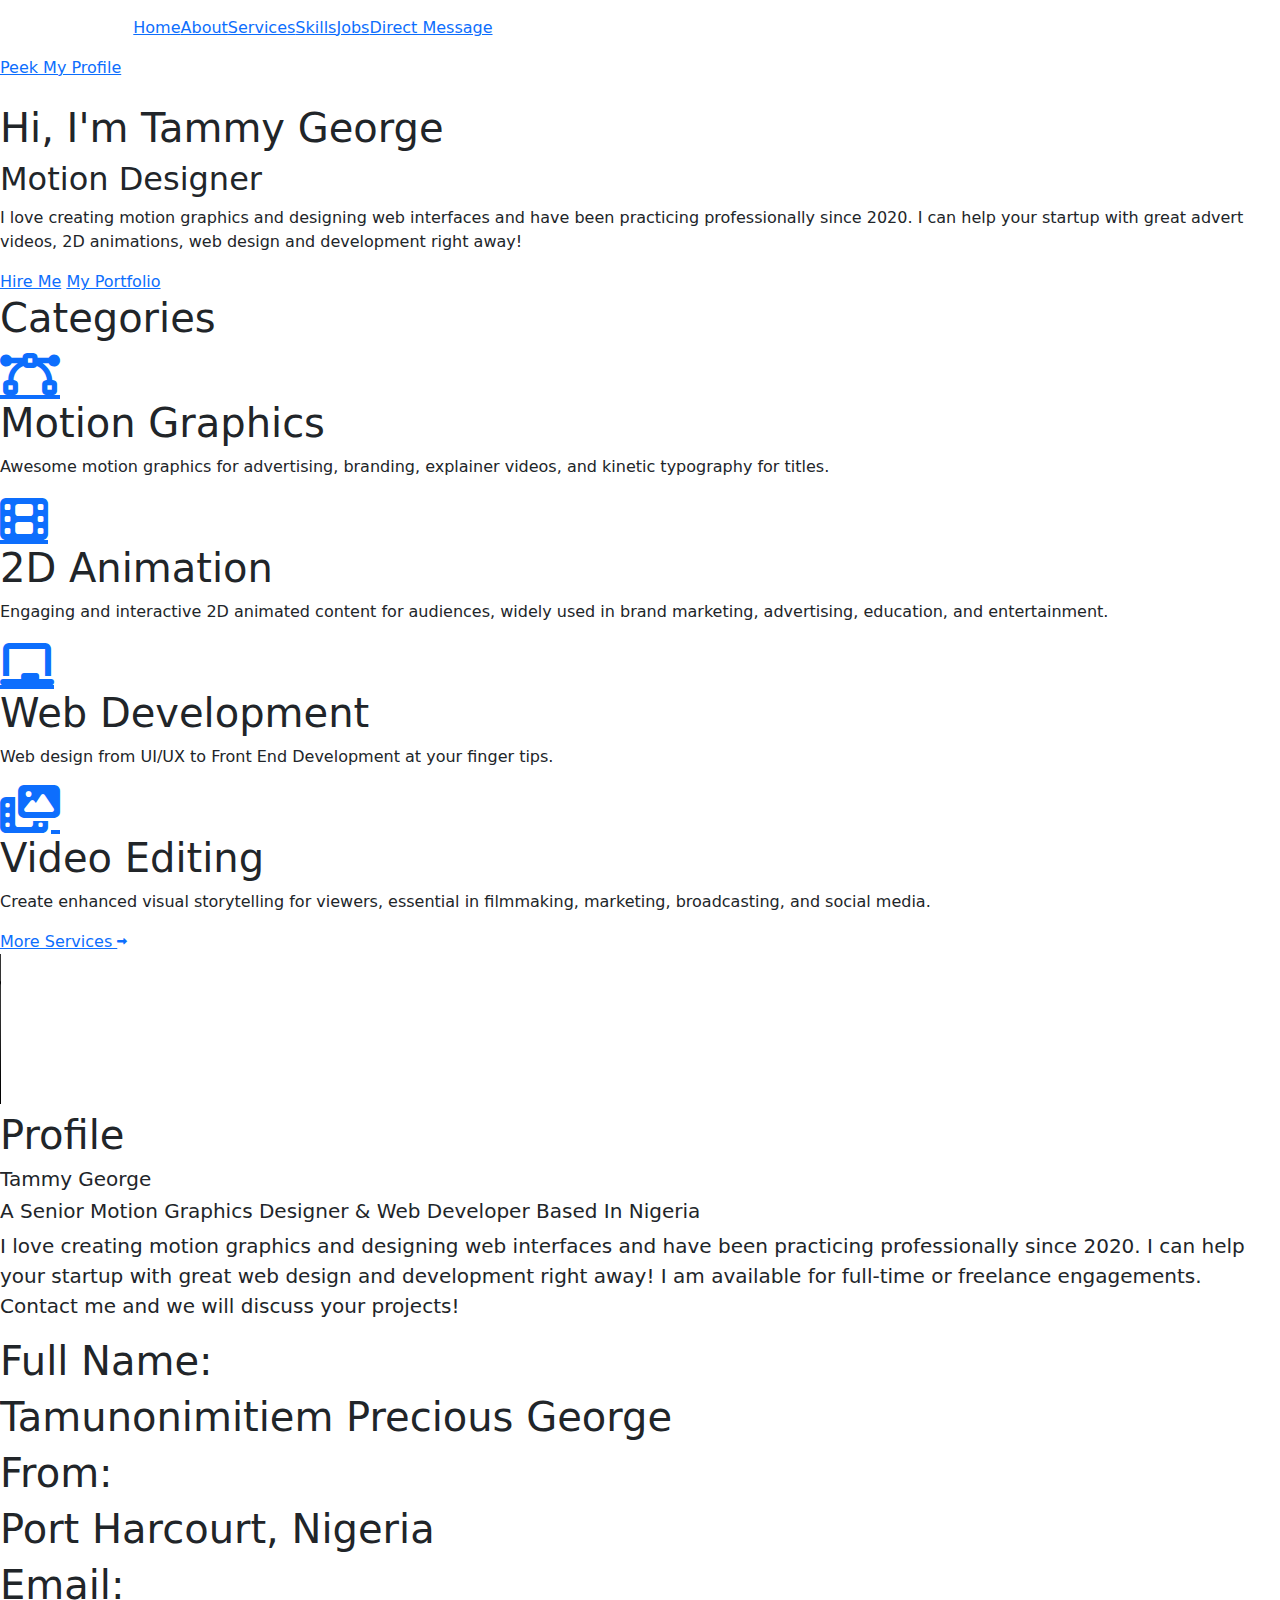
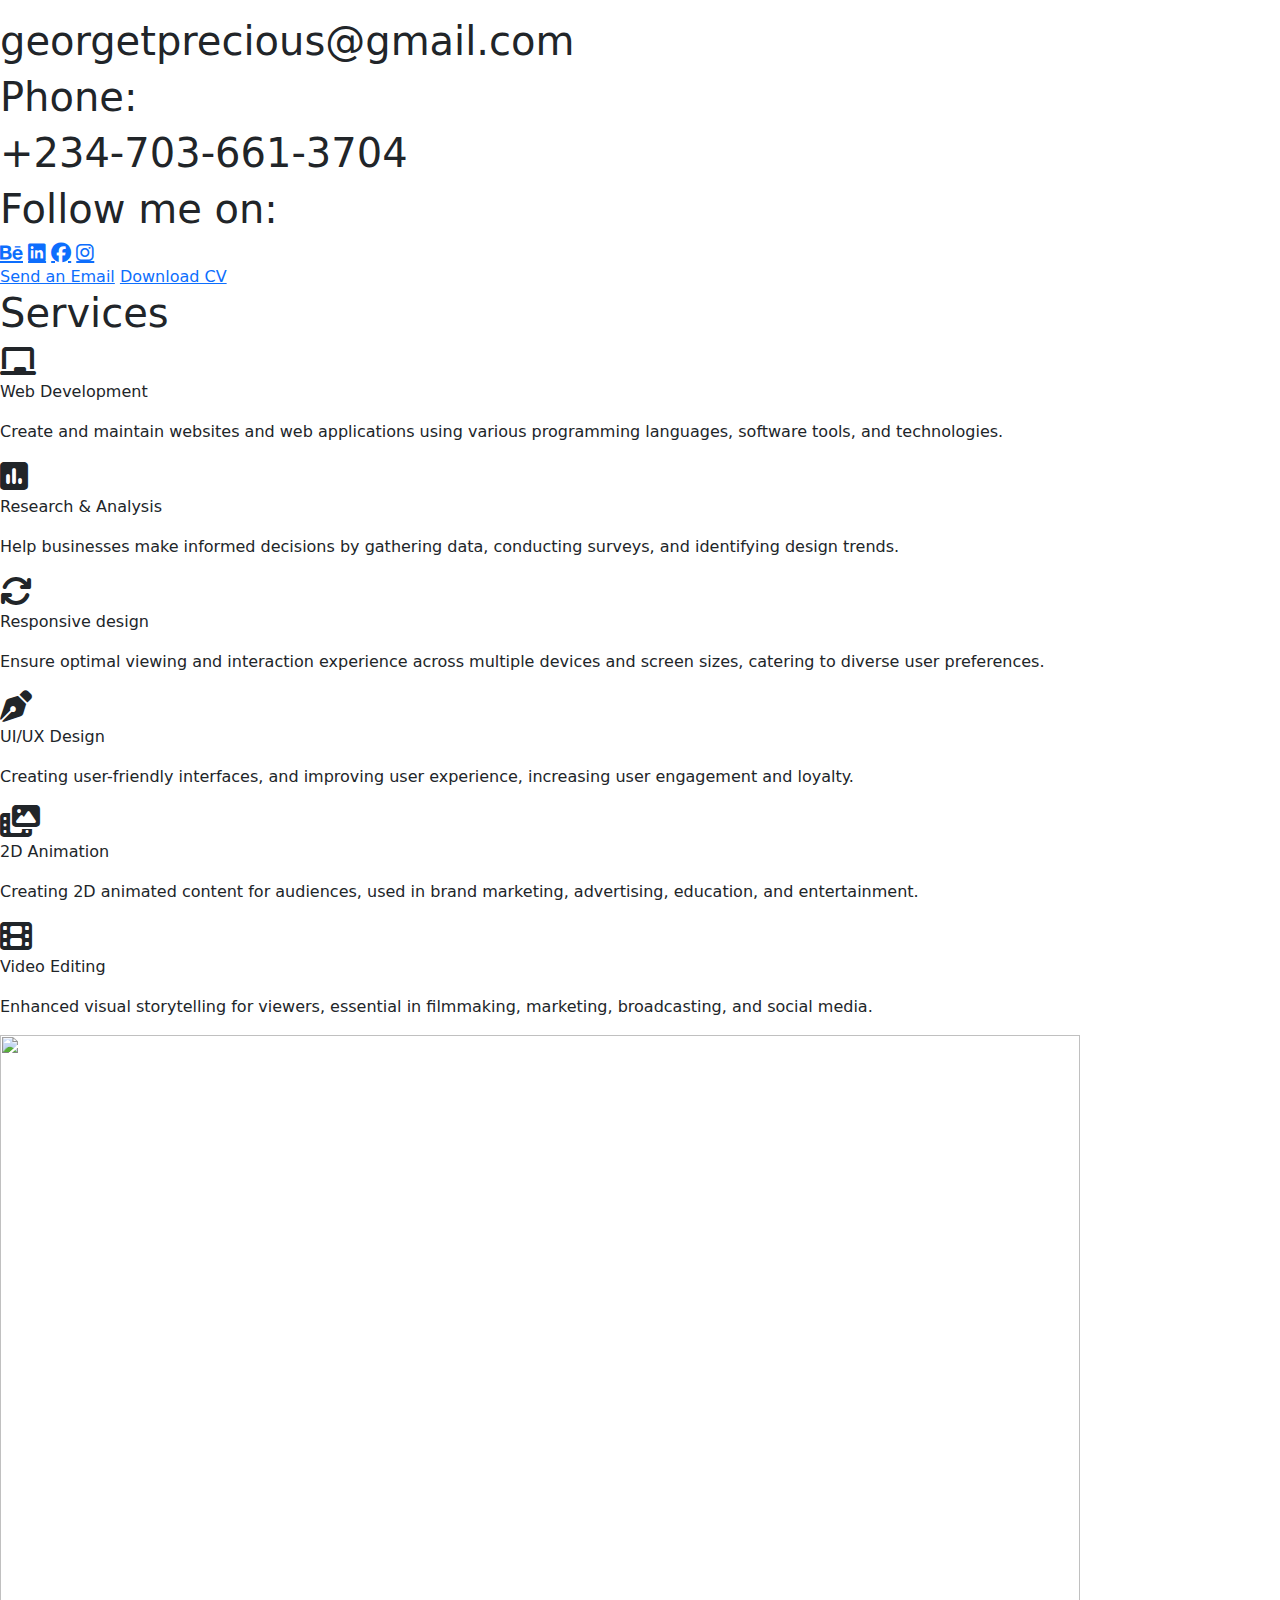
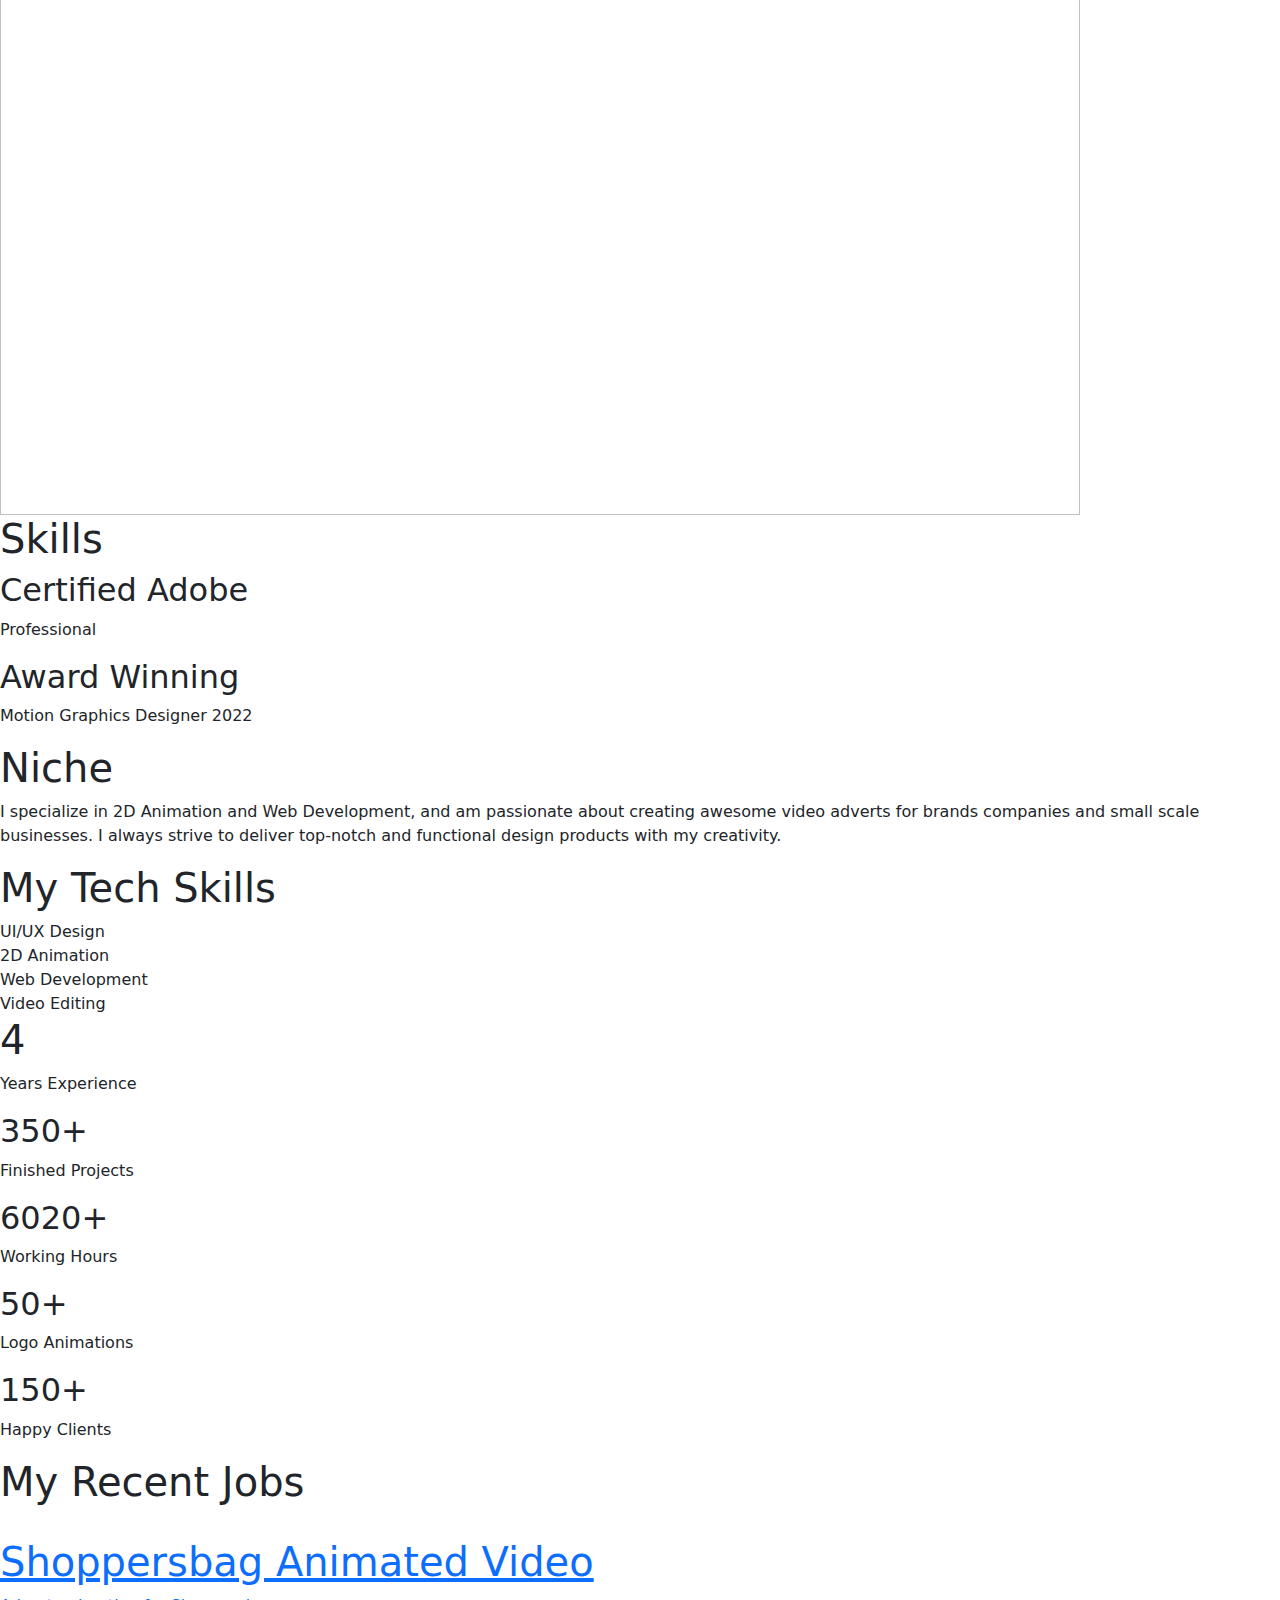
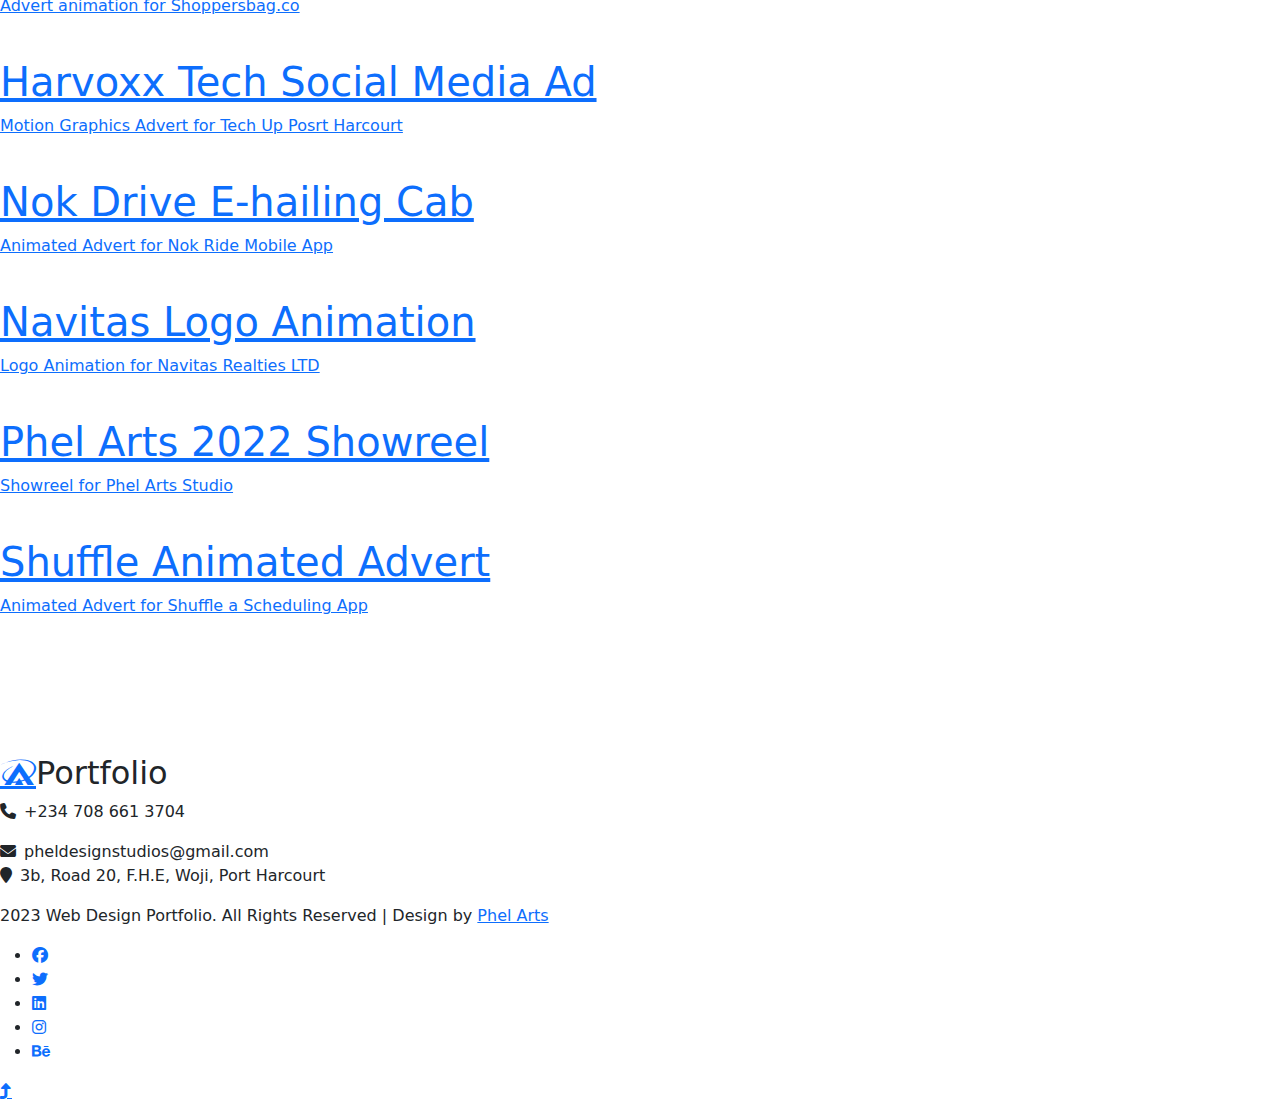
==== myportfolio.html @ 18a47b5d "Add files via upload" ====
<!DOCTYPE html>
<html lang="en">
<head>
    <meta charset="utf-8">
    <meta name="viewport" content="width=device-width, initial-scale=1">
    <title>My Portfolio</title>
    <!-- <link rel="stylesheet" href="assets/fontawesome/css/all.css"> -->
    <link rel="stylesheet" href="https://cdnjs.cloudflare.com/ajax/libs/font-awesome/6.4.0/css/all.min.css">
    <!-- <link href="assets/bootstrap-5.3.0-alpha2-dist/bootstrap-5.3.0-alpha2-dist/css/bootstrap.min.css" rel="stylesheet">
    <script src="assets/bootstrap-5.3.0-alpha2-dist/bootstrap-5.3.0-alpha2-dist/js/bootstrap.bundle.min.js"></script> -->
    <link href="https://cdn.jsdelivr.net/npm/bootstrap@5.2.3/dist/css/bootstrap.min.css" rel="stylesheet">
    <script src="https://cdn.jsdelivr.net/npm/bootstrap@5.2.3/dist/js/bootstrap.bundle.min.js"></script>
    <link rel="stylesheet" href="assets/css/newstyle.css">
    <script src="https://ajax.googleapis.com/ajax/libs/jquery/2.1.4/jquery.min.js"></script> 
    <link rel="apple-touch-icon" sizes="180x180" href="/apple-touch-icon.png">
    <link rel="icon" type="image/png" sizes="32x32" href="/favicon-32x32.png">
    <link rel="icon" type="image/png" sizes="16x16" href="/favicon-16x16.png">
    <link rel="manifest" href="/site.webmanifest">
</head>
<body>
    <section class="first">
        <div class="overlay">
        </div>
        <nav class="navbar navbar-expand-lg navbar-dark" id="navBar">
            <div class="container-fluid">
                <a href="#" class="navbar-brand"><i class="fa-brands fa-asymmetrik"></i>Portfolio</a>
                <i type="button" class="navbar-toggler" data-bs-toggle="collapse" data-bs-target="#navbarCollapse">
                    <span class="fa fa-bars fa-xs "></span>
                </i>
                <div class="collapse navbar-collapse" id="navbarCollapse">
                    <div class="navbar-nav">
                        <a href="#" class="item active" >Home</a>
                        <a href="#about" class="item">About</a>
                        <a href="#my-services" class="item">Services</a>
                        <a href="#skills" class="item">Skills</a>
                        <a href="#jobs" class="item" id="drp">Jobs</a>
                        <a href="https://wa.me/+2347086613704" target="_blank" class="btn1">Direct Message</a>
                    </div>
                </div>
            </div> 
        </nav>
        <div class="sub">
            <div class="hero-image">
                <div class="circle2">
                    <a href="#about">Peek My Profile</a>
                </div>
                <div class="circle">
                    <img src="assets/img/dp2.png" alt="">
                </div>  
            </div>
            <div class="notes">
                <h1 id="greetings">Hi, I'm Tammy George</h1>
                <h2 id="position"><span id="word">Motion Designer</span> </h2>
                <p  id="details">I love creating motion graphics and designing web interfaces and have been practicing professionally since 2020. I can help your startup with great advert videos, 2D animations, web design and development right away!</p>
                <div class="buttons">
                    <a href="https://linktr.ee/phel_arts" class="btn2">Hire Me</a>
                    <a href="https://www.behance.net/phelstudios" class="btn3">My Portfolio</a>
                </div> 
            </div>
        </div>
    </section>
    <script src="/assets/js/script-nav.js"></script>
    <section class="second">
        <div class="sub">
            <h1 class="title">Categories</h1>
            <div class="tabs">
                <div class="row">
                    <div class="box">  
                        <a class="fa-solid fa-bezier-curve fa-3x" id="icons"></a>
                        <h1 id="tagline">
                            Motion Graphics
                        </h1>
                        <p id="details">
                            Awesome motion graphics for advertising, branding, explainer videos, and kinetic typography for titles.
                        </p>
                    </div>  
                    <div class="box">  
                        <a class="fas fa-film fa-3x" id="icons"></a>
                        <h1 id="tagline">
                            2D Animation
                        </h1>
                        <p id="details">
                            Engaging and interactive 2D animated content for audiences, widely used in brand marketing, advertising, education, and entertainment.
                        </p>
                    </div> 
                    <div class="box">
                        <a class="fas fa-chalkboard fa-3x" id="icons"></a>
                        <h1 id="tagline">
                            Web Development
                        </h1>
                        <p id="details">
                            Web design from UI/UX to Front End Development at your finger tips.
                        </p>
                    </div> 
                    <div class="box">  
                        <a class="fas fa-photo-film fa-3x" id="icons"></a>
                        <h1 id="tagline">
                            Video Editing
                        </h1>
                        <p id="details">
                            Create enhanced visual storytelling for viewers, essential in filmmaking, marketing, broadcasting, and social media.
                        </p>
                    </div>  
                </div>
            </div>
        </div>
        <a href="#my-services" class="more">More Services <span class="fas fa-long-arrow-alt-right fa-2xs" id="icons"></span></a>
    </section>
    <section class="video">
        <video id="video" src="assets/img/pheladvert.mp4" type="video/mp4" controls loop autoplay muted></video>
    </section>
    <section class="third" id="about">  
        <div class="sub">
            <h1 class="title">Profile</h1>
            <div class="tabs">
                <div class="image">
            
                </div>  
                <div class="notes">
                    <h1 id="greetings" class="lead">Tammy George</h1>
                    <h1 id="position" class="lead">A Senior Motion Graphics Designer & Web Developer Based In Nigeria
                    </h1>
                    <p class="lead" id="details">I love creating motion graphics and designing web interfaces and have been practicing professionally since 2020. I can help your startup with great web design and development right away! I am available for full-time or freelance engagements. Contact me and we will discuss your projects! 
                    </p>          
                    <div class="tag">
                        <div class="tab name">
                            <h1 id="tagline">
                                Full Name:
                            </h1>
                            <h1 id="answer">
                                Tamunonimitiem Precious George
                            </h1>
                        </div>
                        <div class="tab from">
                            <h1 id="tagline">
                                From:
                            </h1>
                            <h1 id="answer">
                                Port Harcourt, Nigeria
                            </h1>
                        </div>
                    </div>
                    <div class="tag">
                        <div class="tab email">
                            <h1 id="tagline">
                                Email:
                            </h1>
                            <h1 id="answer">
                                georgetprecious@gmail.com
                            </h1>
                        </div>
                        <div class="tab phone">
                            <h1 id="tagline">
                                Phone:
                            </h1>
                            <h1 id="answer">
                                +234-703-661-3704
                            </h1>
                        </div>
                    </div>
                    <div class="tag">
                        <div class="tab follow">
                            <h1 id="tagline">
                                Follow me on:
                            </h1>
                            <div id="icons">
                                <a href="https://www.behance.net/phelstudios" class="fab fa-behance fa-lg" aria-hidden="true"></a>
                                <a href="https://www.linkedin.com/in/tamunonimitiem-george-425505239" class="fab fa-linkedin fa-lg" aria-hidden="true"></a>
                                <a href="web.facebook.com/tamunonimitiem.george" class="fab fa-facebook fa-lg" aria-hidden="true"></a>
                                <a href="https://www.instagram.com/phel_arts/" class="fab fa-instagram fa-lg" aria-hidden="true"></a>
                                </div>
                        </div>
                    </div>
                    <div class="buttons">
                        <a href="mailto:georgetprecious@gmail.com" class="btn2">Send an Email</a>
                        <a href="https://drive.google.com/file/d/1XJOvon2xDnityYVqp3Jzn9ih9WJOiG3y/view?usp=sharing"  target="_blank" class="btn4">Download CV</a>
                    </div> 
                </div>  
            </div>
                
        </div>        
    </section>
     <section class="fourth" id="my-services">  
        <div class="sub">
            <h1 class="title">Services</h1>
            <div class="tabs">
                <div class="notes">
                    <div class="tile">
                        <i class="fas fa-chalkboard fa-2x" id="icons"></i>
                        <div id="tiny-box">
                            <p id="tagline">Web Development</p>
                            <p id="details">
                                Create and maintain websites and web applications using various programming languages, software tools, and technologies.
                            </p>
                        </div>
                    </div>
                    <div class="tile">
                        <i class="fas fa-poll fa-2x" id="icons"></i>
                        <div id="tiny-box">
                            <p id="tagline">Research & Analysis</p>
                            <p id="details">
                                Help businesses make informed decisions by gathering data, conducting surveys, and identifying design trends.
                            </p>
                        </div>
                    </div>
                    <div class="tile">
                        <i class="fas fa-sync fa-2x" id="icons"></i>
                        <div id="tiny-box">
                            <p id="tagline">Responsive design</p>
                            <p id="details">
                                Ensure optimal viewing and interaction experience across multiple devices and screen sizes, catering to diverse user preferences.
                            </p>
                        </div>
                    </div>
                    <div class="tile">
                        <i class="fa fa-pen-nib fa-2x " id="icons"></i>
                        <div id="tiny-box">
                            <p id="tagline">UI/UX Design</p>
                            <p id="details">
                                Creating user-friendly interfaces, and improving user experience, increasing user engagement and loyalty.
                            </p>
                        </div>
                    </div>
                    <div class="tile">
                        <i class="fas fa-photo-film fa-2x" id="icons"></i>
                        <div id="tiny-box">
                            <p id="tagline">2D Animation</p>
                            <p id="details">
                                Creating 2D animated content for audiences, used in brand marketing, advertising, education, and entertainment.
                            </p>
                        </div>
                    </div>
                    <div class="tile">
                        <i class="fas fa-film fa-2x" id="icons"></i>
                        <div id="tiny-box">
                            <p id="tagline">Video Editing</p>
                            <p id="details">
                                Enhanced visual storytelling for viewers, essential in filmmaking, marketing, broadcasting, and social media.
                            </p>
                        </div>
                    </div>
                </div>
                <div class="image">
                    <!-- <video src="assets/img/animation-compilation.mp4" type="video/mp4" loop autoplay muted></video> -->
                    <img src="assets/img/animation-compilation.gif" width="1080" height="1080" alt="">
                </div>
            </div>        
        </div>
        </div>        
    </section>
    <section class="fifth" id="skills">
        <div class="sub">
            <h1 class="title">Skills</h1>
            <div class="tabs">
                <div class="tag1">
                    <div class="tiny-box">
                        <h2>
                            Certified Adobe
                        </h2>
                        <p>
                            Professional
                        </p>
                    </div>
                    <div class="tiny-box">
                        <h2>
                            Award Winning 
                        </h2>
                        <p>
                            Motion Graphics Designer 2022
                        </p>
                    </div>
                </div>
                <div class="tag2">
                    <h1 id="greetings">
                        Niche
                    </h1>
                    <p id="details">
                        I specialize in 2D Animation and Web Development, and am passionate about creating awesome video adverts for brands companies and small scale businesses. I always strive to deliver top-notch and functional design products with my creativity.
                    </p>
                    <h1 id="position">
                        My Tech Skills
                    </h1>
                    <div class="notes">
                        <label>UI/UX Design</label>
                        <div class="bar">
                            <div class="bar1" id="bar1">

                            </div> 
                        </div>
                        <label>2D Animation</label>
                        <div class="bar">
                            <div class="bar1" id="bar2">

                            </div>
                        </div>
                        <label>Web Development</label>
                        <div class="bar">
                            <div class="bar1" id="bar3">

                            </div>
                        </div>
                        <label>Video Editing</label>
                        <div class="bar">
                            <div class="bar1" id="bar4">

                            </div>
                        </div>
                    </div>
                </div>
            </div>
        </div>
    </section>
    <section class="sixth" id="experience">
        <div class="sub">
            <div class="tabs">
                <div class="tag1">
                    <h1>4</h1>
                    <p>Years Experience</p>
                </div>
                <div class="tag2">
                    <div class="tiny-box">
                        <h2>
                            350+
                        </h2>
                        <p>
                            Finished Projects
                        </p>
                    </div>
                    <div class="tiny-box">
                        <h2>
                            6020+
                        </h2>
                        <p>
                            Working Hours
                        </p>
                    </div>
                    <div class="tiny-box">
                        <h2>
                            50+
                        </h2>
                        <p>
                            Logo Animations
                        </p>
                    </div>
                    <div class="tiny-box">
                        <h2>
                            150+
                        </h2>
                        <p>
                            Happy Clients
                        </p>
                    </div>
                </div>
            </div>
        </div>
    </section>
    <section class="seventh" id="jobs">
        <div class="sub">
            <h1 class="title">My Recent Jobs</h1>  
            <div class="tabs">  
                <a href="https://youtu.be/825tVcsLE1I" class="box">
                    <img class="image-zoom" src="assets/img/shoppersbag.jpg" alt="">
                    <div class="overlay">
                        <div class="content-details">
                            <h1>Shoppersbag Animated Video</h1>
                            <p>Advert animation for Shoppersbag.co</p>
                        </div>
                    </div>
                </a>
                <a href="https://fb.watch/jOou-ZyhFT/" class="box">
                    <img class="image-zoom" src="assets/img/techup.jpg" alt="">
                    <div class="overlay">
                        <div class="content-details">
                            <h1>Harvoxx Tech Social Media Ad</h1>
                            <p>Motion Graphics Advert for Tech Up Posrt Harcourt</p>
                        </div>
                    </div>
                </a>
                <a href="https://youtu.be/RXEMES2A098" class="box">
                    <img class="image-zoom" src="assets/img/nok.jpg" alt="">
                    <div class="overlay" >
                        <div class="content-details">
                            <h1>Nok Drive E-hailing Cab</h1>
                            <p>Animated Advert for Nok Ride Mobile App</p>
                        </div>
                    </div>
                    
                </a>
                <a href="https://www.instagram.com/p/CeTC492lo0P/?utm_source=ig_web_copy_link" class="box">
                    <img class="image-zoom" src="assets/img/navitas.jpg" alt="">
                    <div class="overlay">
                        <div class="content-details">
                            <h1>Navitas Logo Animation</h1>
                            <p>Logo Animation for Navitas Realties LTD</p>
                        </div>
                    </div>
                </a>
                <a href="https://youtu.be/I13XBGwU04c" class="box">
                    <img class="image-zoom" src="assets/img/showreel.jpg" alt="">
                    <div class="overlay">
                        <div class="content-details">
                            <h1>Phel Arts 2022 Showreel</h1>
                            <p>Showreel for Phel Arts Studio</p>
                        </div>
                    </div>
                </a>
                <a href="https://youtu.be/-bUkEPVlS2M" class="box">
                    <img class="image-zoom" src="assets/img/shuffle.png" alt="">
                    <div class="overlay">
                        <div class="content-details">
                            <h1>Shuffle Animated Advert</h1>
                            <p>Animated Advert for Shuffle a Scheduling App</p>
                        </div>
                    </div>
                </a>
            </div>   
        </div>        
    </section>
    <section class="clients">
        <div class="sub">
            <div class="logos">
                <img src="assets/img/shufflelogo.png" alt="">
            </div>
            <div class="logos">
                <img src="assets/img/stylnuxlogo.png" alt="">
            </div>
            <div class="logos">
                <img src="assets/img/navitas.png" alt="">
            </div>
            <div class="logos">
                <img src="assets/img/shoppersbaglogo.png" alt="">
            </div>
            <div class="logos">
                <img src="assets/img/wisesites.png" alt="">
            </div>
        </div>
        
    </section>
    <section class="eigth">
        <div class="sub">
             <div class="up">
                 <h2><a class="fa-brands fa-asymmetrik"></a>Portfolio</h2>
                 <div id="details">
                     <p id="call"><span class="fas fa-phone me-2"></span>+234 708 661 3704</p>
                     <a id="email"><span class="fas fa-envelope me-2"></span>pheldesignstudios@gmail.com</a>
                     <p id="address"><span class="fas fa-map-marker me-2"></span>3b, Road 20, F.H.E, Woji, Port Harcourt</p>
                 </div>
             </div>
        </div>
        <div class="sub2">
             <div class="bottom">
                 <div id="copyrights">
                     <p>2023 Web Design Portfolio. All Rights Reserved | Design by <a href="https://web.facebook.com/phelarts">Phel Arts</a></p>
                 </div>
                 <div id="icons">
                     <ul>
                         <li><a href="https://web.facebook.com/tamunonimitiem.george"><span class="fab fa-facebook"></span></a></li>
                         <li><a href="#url"><span class="fab fa-twitter"></span></a></li>
                         <li><a href="https://www.linkedin.com/in/tamunonimitiem-george-425505239/"><span class="fab fa-linkedin"></span></a></li>
                         <li><a href="https://www.instagram.com/phel_arts/"><span class="fab fa-instagram"></span></a></li>
                         <li><a href="https://www.behance.net/phelstudios"><span class="fab fa-behance"></span></a></li></div>
                     </ul>
             </div>
        </div>
        
    </section>   
    <section class="float">
        <div class="float-btn">
            <a href="#" class="fas fa-level-up-alt"></a>
        </div>
    </section>
    <script src="/assets/js/script.js"></script>
</body>
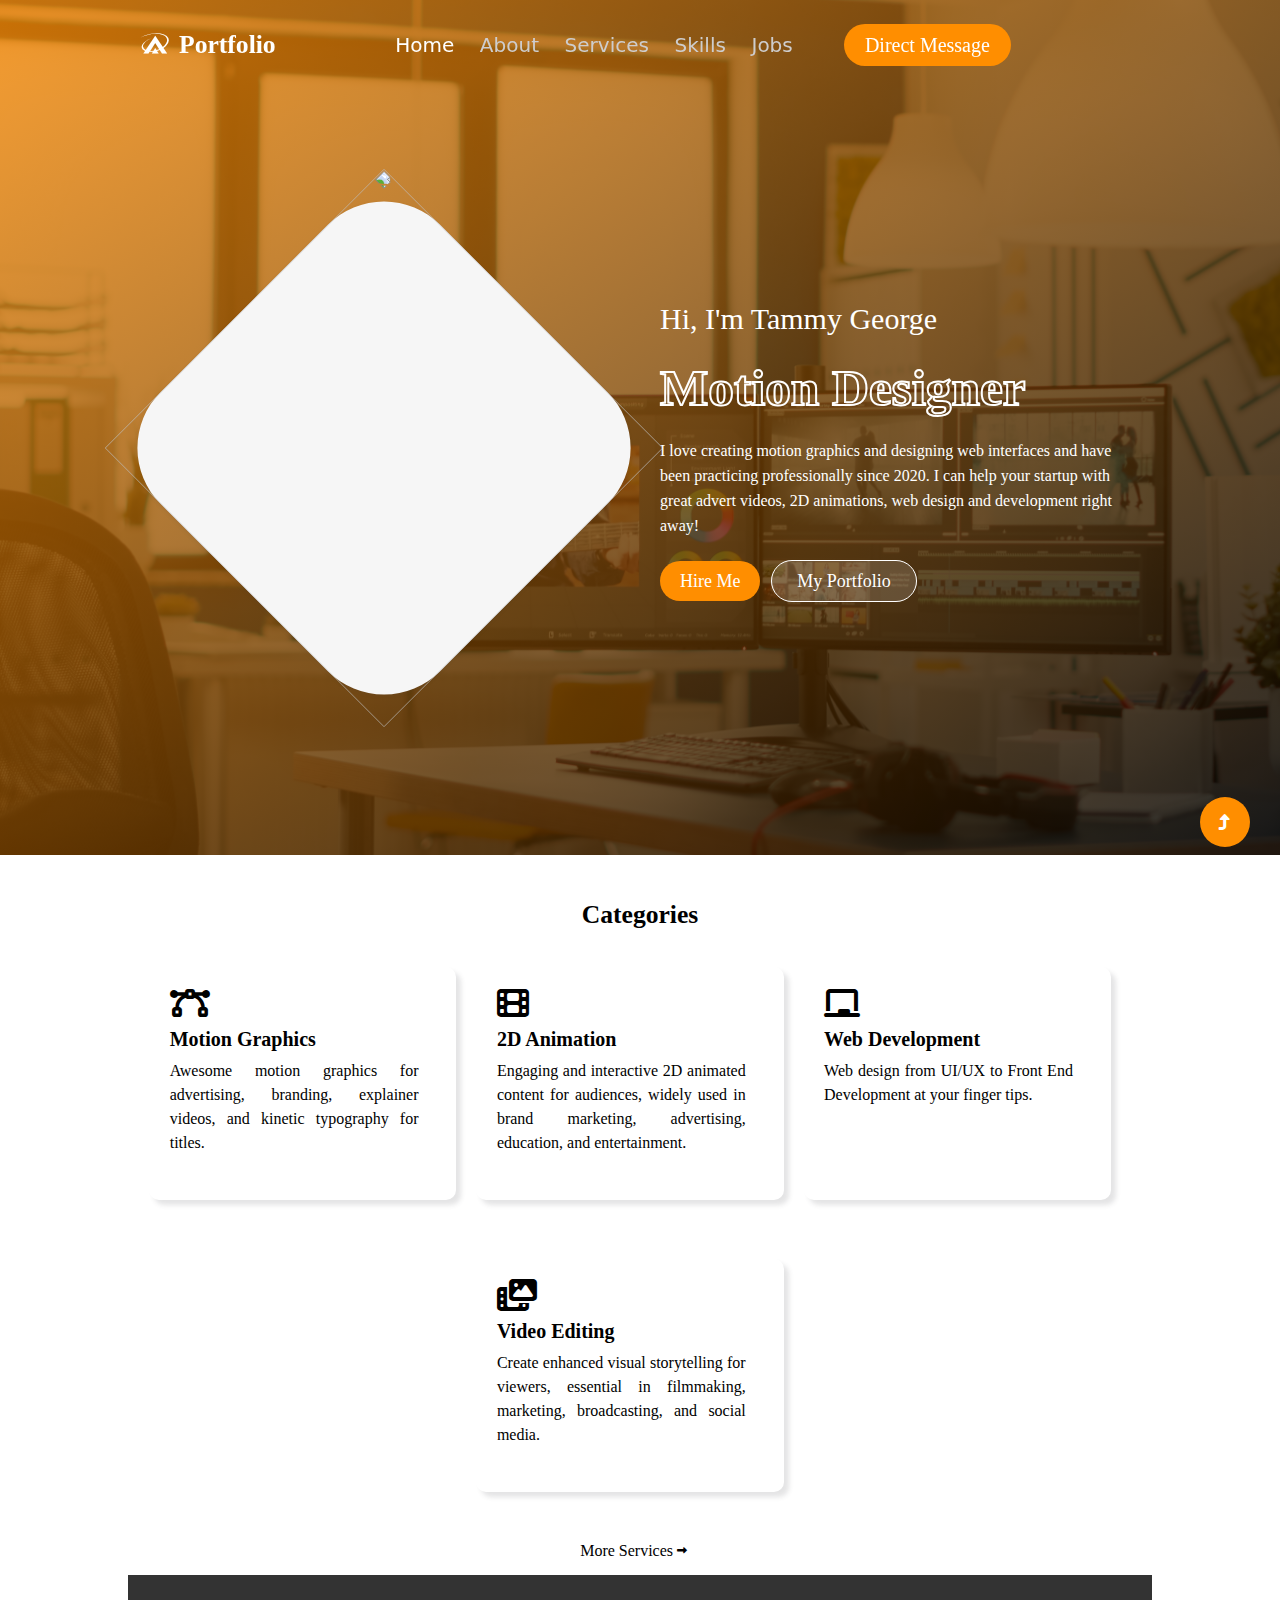
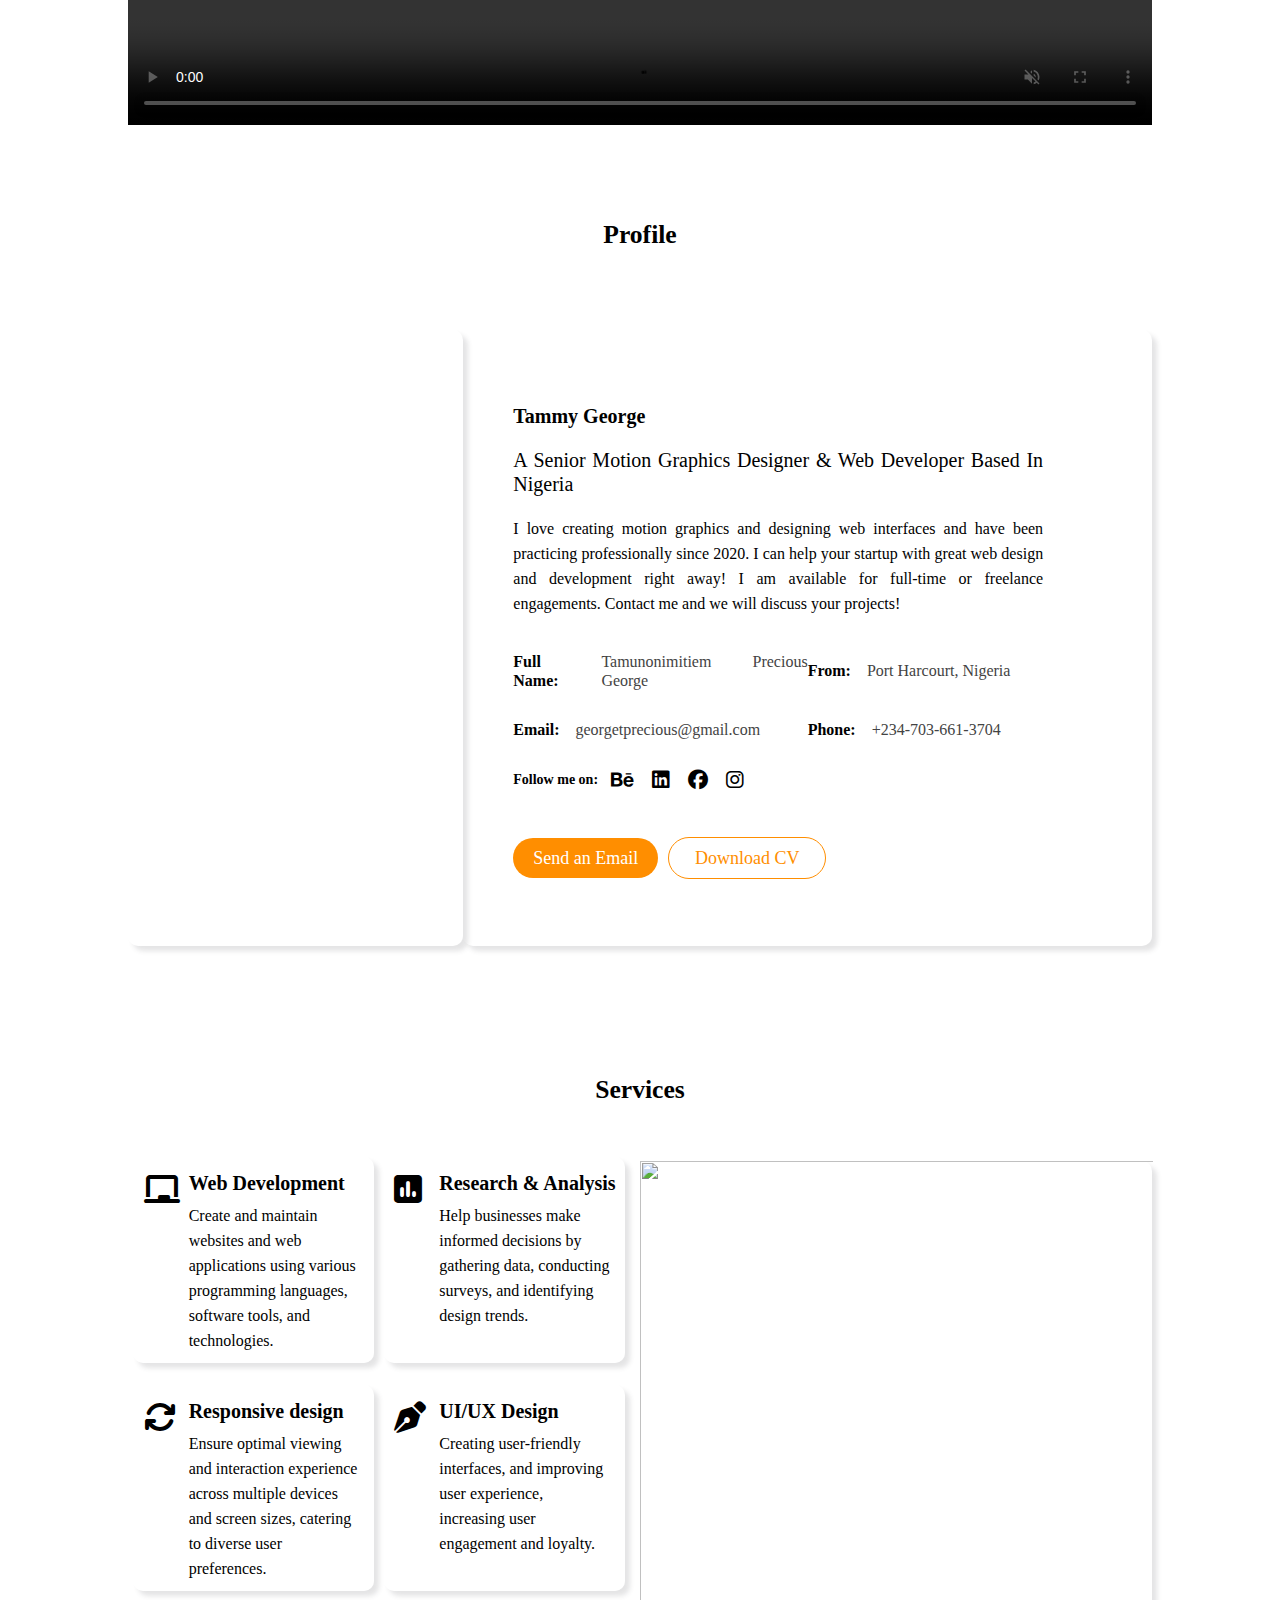
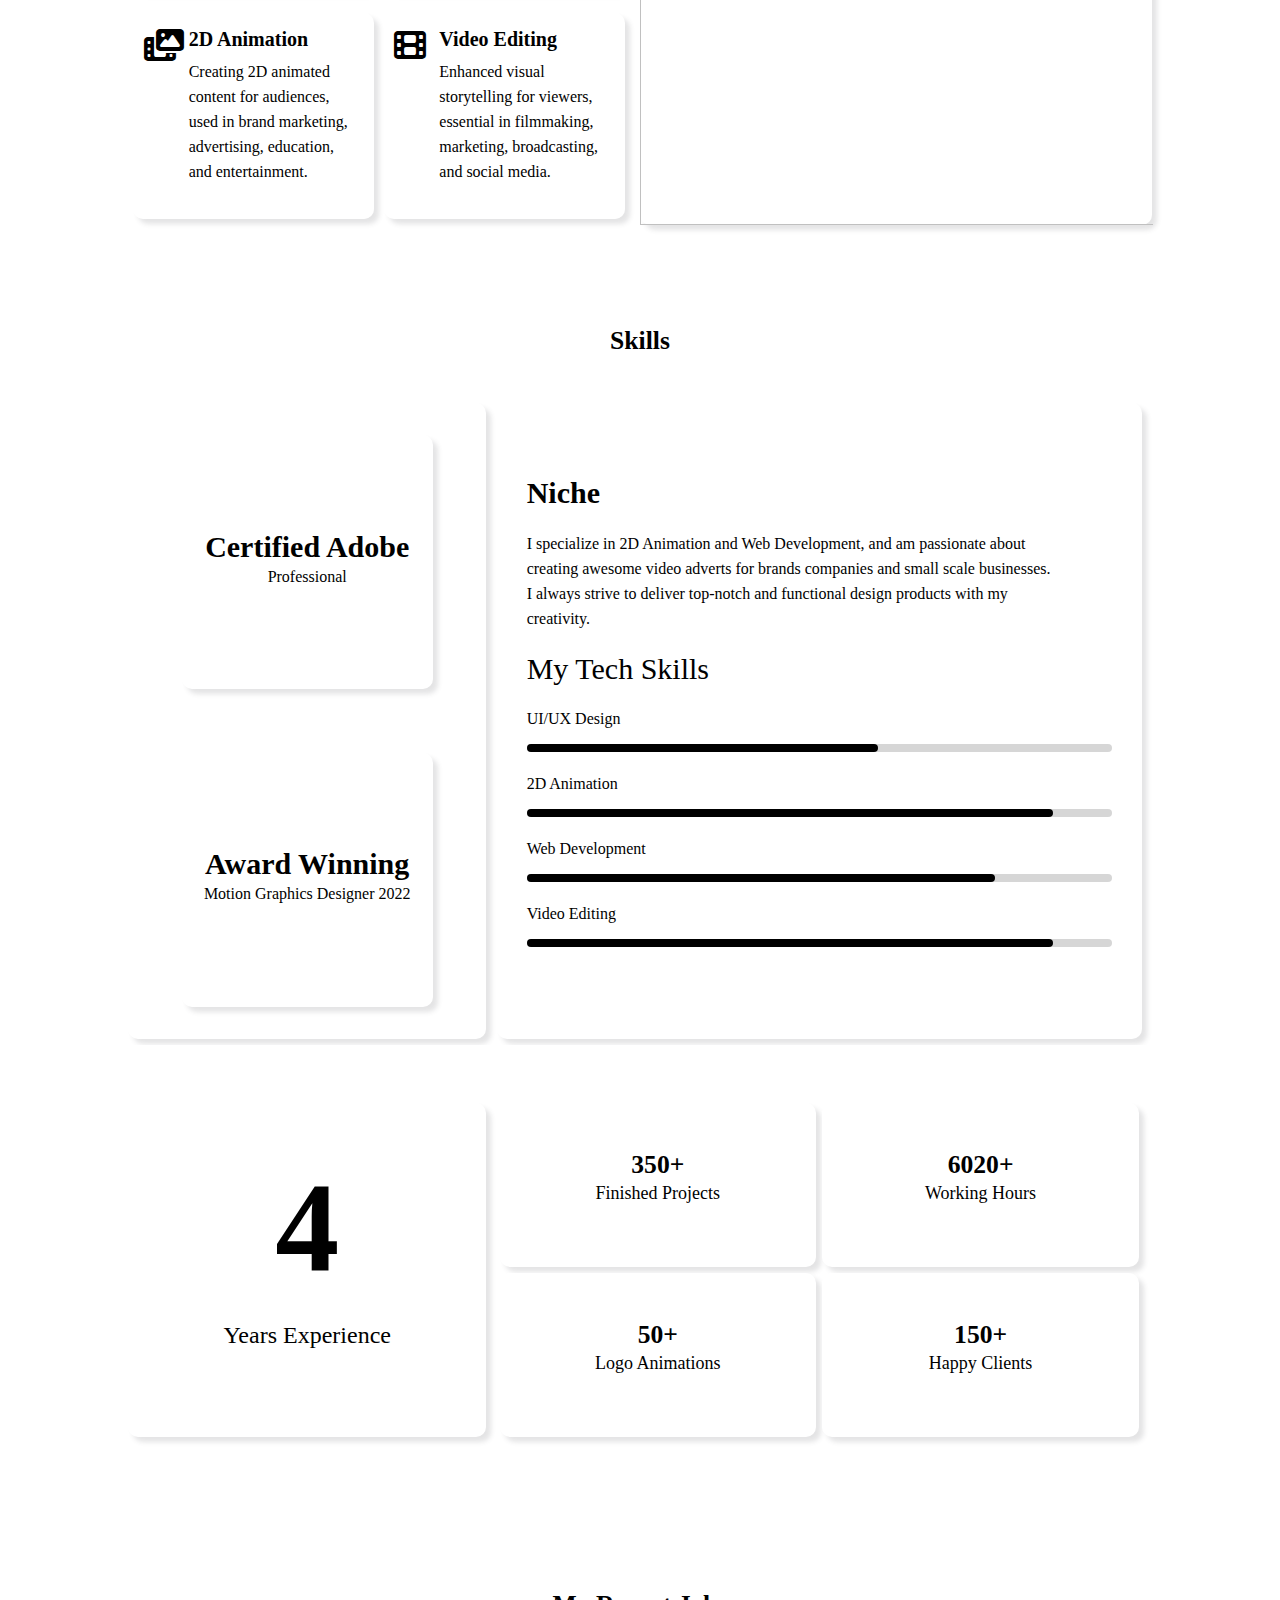
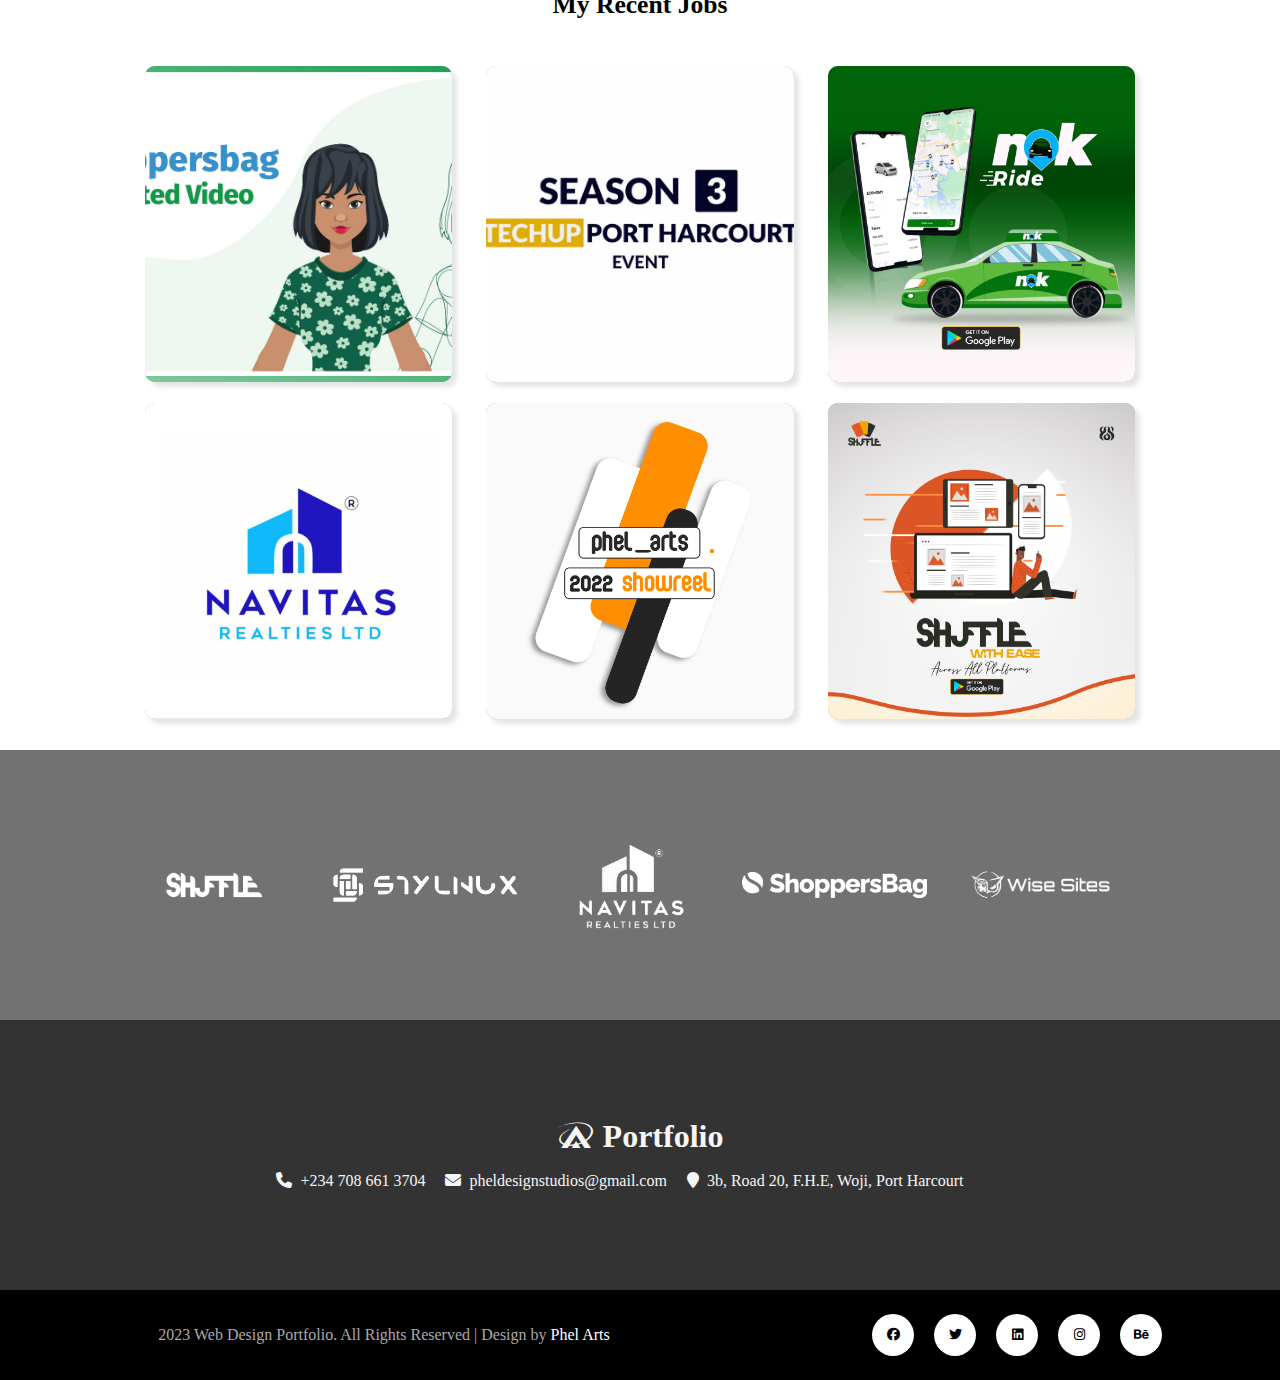
==== commit f92e828c: "Update myportfolio.html" ====
--- a/myportfolio.html
+++ b/myportfolio.html
@@ -4,10 +4,7 @@
     <meta charset="utf-8">
     <meta name="viewport" content="width=device-width, initial-scale=1">
     <title>My Portfolio</title>
-    <!-- <link rel="stylesheet" href="assets/fontawesome/css/all.css"> -->
     <link rel="stylesheet" href="https://cdnjs.cloudflare.com/ajax/libs/font-awesome/6.4.0/css/all.min.css">
-    <!-- <link href="assets/bootstrap-5.3.0-alpha2-dist/bootstrap-5.3.0-alpha2-dist/css/bootstrap.min.css" rel="stylesheet">
-    <script src="assets/bootstrap-5.3.0-alpha2-dist/bootstrap-5.3.0-alpha2-dist/js/bootstrap.bundle.min.js"></script> -->
     <link href="https://cdn.jsdelivr.net/npm/bootstrap@5.2.3/dist/css/bootstrap.min.css" rel="stylesheet">
     <script src="https://cdn.jsdelivr.net/npm/bootstrap@5.2.3/dist/js/bootstrap.bundle.min.js"></script>
     <link rel="stylesheet" href="assets/css/newstyle.css">
@@ -470,4 +467,4 @@
         </div>
     </section>
     <script src="/assets/js/script.js"></script>
-</body>+</body>
--- a/assets/css/newstyle.css
+++ b/assets/css/newstyle.css
@@ -0,0 +1,1977 @@
+*{
+    margin:0;
+    padding: 0;
+}
+.float{
+    position: relative;
+}
+.float .float-btn a{
+    width: 50px;
+    height: 50px;
+    border-radius: 30px;
+    color: white;
+    background-color: #ff8e00;;
+    display: flex;
+    align-items: center;
+    justify-content: center;
+    position: fixed !important;
+    right:30px;
+    bottom: 53px;
+    /* cursor: pointer; */
+    text-decoration: none;
+}
+.first{
+    width:100%;
+    height:95vh;
+    background-image:url("../img/desk.jpg");
+    background-repeat: no-repeat;
+    background-size: cover;
+    margin: auto;
+    display: flex;
+    padding: auto;
+    position: relative;
+    
+}
+.first .overlay{
+    width: 100%;
+    height: 100%;
+    opacity: 1;
+    background-image: linear-gradient(to bottom right, #ff8c00c5, #000000c5);
+    position:absolute;
+}
+.first .navbar{
+    width:100%;
+    height: 10vh;
+    background-color: transparent;
+    position: fixed;
+    padding: 0;
+    z-index: 1000;
+    margin: auto;
+}
+.nav-colored{
+    width:100%;
+    height: 10%;
+    position: fixed;
+    z-index: 1000;
+    background-color: #fefefe !important;
+	-webkit-transition: background-color 1s ease-out;
+	-moz-transition: background-color 1s ease-out;
+	-o-transition: background-color 1s ease-out;
+	transition: background-color 1s ease-out;
+    position: fixed;
+    z-index: 1000;   
+}
+.nav-color{
+    color: #FF8E00;
+}
+.first .navbar .container-fluid{
+    width:80%;
+    height: 100%;
+    /* background-color:#09033b; */
+    margin: auto;
+    position: relative;
+    display:flex
+}
+.first .navbar .container-fluid .navbar-brand{
+    width: auto;
+    height: auto;
+    font-size: clamp(20px, 2vw, 40px);
+    font-family: Tahoma;
+    color:white;
+    font-weight: 600;
+    text-decoration: none;
+}
+.first .navbar .container-fluid i{
+    margin-right: 10px;
+    color: #ffffff;
+}
+.first .navbar .container-fluid .navbar-nav{
+    width: auto;
+    height: auto;
+    display: flex;
+    flex-direction: row;
+    flex-wrap: wrap;
+    align-items: center;
+    margin: auto;
+    justify-content: center;
+    /* background-color: rgb(123, 255, 0); */
+}
+.first .navbar .container-fluid .navbar-nav a{
+    width: auto;
+    /* color: #ffffff; */
+    font-size:clamp(14px, 2vw, 20px);
+    font-weight: clamp(200, 2vw, 800);
+    text-decoration: none;
+    display: flex;
+    text-align: center;
+    align-items: center; 
+    margin-right:clamp(10px, 2vw, 80px);
+    position: relative;
+    /* background-color: #61007e; */
+    
+    transition: all 0.2s ease-in-out 0s;
+}
+.first .navbar .container-fluid .navbar-nav .item{
+    color:#cecdcd;
+}
+.first .navbar .container-fluid .navbar-nav .item:hover{
+    color:#ffffff;
+}
+.first .navbar .container-fluid .navbar-nav .item.active{
+    color:#ffffff;
+}
+.first .navbar-nav #drp{
+    margin-right: clamp(20px, 4vw, 80px);
+}
+.btn1{
+    color: white;
+    font-size: clamp(10px, 4vw, 18px);
+    font-family: Tahoma;
+    font-weight: 100;
+    background: #FF8E00;
+    padding: clamp(5px, 2vw, 5px);
+    padding-left:clamp(10px, 2vw, 20px);
+    padding-right:clamp(10px, 2vw, 20px);
+    border-radius: 30px;
+    border:1px solid #00000000;
+    text-decoration: none;
+    position: relative;
+    transition: all 0.3s ease-in-out 0s;
+}
+.btn2{
+    color: rgb(255, 255, 255);
+    font-size: clamp(10px, 4vw, 18px);
+    font-family: Tahoma;
+    background: #FF8E00;
+    padding: clamp(5px, 2vw, 10px);
+    padding-left:clamp(10px, 2vw, 20px);
+    padding-right:clamp(10px, 2vw, 20px);
+    border-radius: 30px;
+    margin-right: 5px;
+    text-decoration: none;
+    transition: all 0.3s ease-in-out 0s;
+}
+.btn3{
+    font-size: clamp(10px, 4vw, 18px);
+    font-family: Tahoma;
+    color:white;
+    background: #ffffff25;
+    border:1px solid #ffffff;
+    border-radius: 30px;
+    padding: clamp(5px, 2vw, 10px);
+    padding-left:clamp(15px, 2vw, 40px);
+    padding-right:clamp(15px, 2vw, 40px);
+    transition: all 0.3s ease-in-out 0s;
+    text-decoration: none;
+}
+.btn4{
+    font-size: clamp(10px, 4vw, 18px);
+    font-family: Tahoma;
+    color:#ff8e00;
+    background: #ffffff25;
+    border:1px solid #ff8e00;
+    border-radius: 30px;
+    padding: clamp(5px, 2vw, 10px);
+    padding-left:clamp(15px, 2vw, 40px);
+    padding-right:clamp(15px, 2vw, 40px);
+    transition: all 0.3s ease-in-out 0s;
+    text-decoration: none;
+}
+.btn1:hover{
+    background: #ffffff;
+    border:1px solid #000000;
+    color: #000000;
+    cursor: pointer;
+}
+.btn2:hover{
+    background: #ffffff;
+
+    color: #FF8E00;
+    cursor: pointer;
+}
+.btn3:hover{
+    background: #ffffff;
+    border:1px solid #ffffff;
+    color: #FF8E00;
+    cursor: pointer;
+}
+.btn4:hover{
+    color: #FF8E00;
+    background: #ffffff;
+    border:1px solid #ffffff;
+}
+.show{
+    display: block;
+}
+.first .sub{
+    width:80%;
+    height:100%;
+    /* background-color:#09033b; */
+    margin: auto;
+    display:flex;
+    flex-wrap: wrap;
+    flex-direction: row;
+    position: relative;
+}
+.first .sub .hero-image{
+    width: 50%;
+    height: 100%;
+    /* background-color:#0e3b03; */
+    position: relative;
+    display: flex;
+    margin-top: 2%;
+}
+.first .sub .hero-image .circle{
+    /* display:none; */
+    width: 500px;
+    height: 500px;
+    border-radius: 100px;
+    position: relative;
+    left:0px;
+    rotate: 45deg;
+    background-color: #f6f6f6;
+    box-shadow: 1px 2px 5px #40404418;
+    margin: auto;
+    scale: 79%;
+    transition: all .4s ease-in-out 0s ;
+}
+.first .sub .hero-image .circle2{
+    width: 500px;
+    height: 500px;
+    border-radius: 100px;
+    opacity: 0;
+    rotate:-45deg;
+    position: absolute;
+    top: 10vh;
+    bottom: 10vh;
+    left:10vh;
+    right: 10vh;
+    scale: 79%;
+    background-color: #ffffff17;
+    transition: all .4s ease-in-out 0s ;
+    margin: auto;
+    display: flex;
+}
+.first .sub .hero-image .circle2 a{
+    color: #ffffff;
+    font-family: Tahoma;
+    font-size: clamp(18px, 4vw, 24px);
+    line-height: 25px;
+    position:relative;
+    bottom:-200px;
+    margin: auto;
+    margin-right:auto;
+    margin-left: 150px;
+    opacity: 0;
+    transition: all .4s ease-in-out 0s ;
+    cursor: pointer;
+    text-decoration: none;
+}
+.first .sub .hero-image:hover .circle{
+    left:-8vh;
+    background-color: linear-gradient(#ff8e00,  green);
+    margin: auto;
+    cursor: pointer;
+}
+.first .sub .hero-image:hover .circle2{
+    left:15vh;
+    opacity: 100;
+}
+.first .sub .hero-image:hover .circle2 a{
+    opacity: 100;
+}
+.first .sub .hero-image img{
+    width:100%;
+    height:100%;
+    object-fit: cover;
+    position: relative;
+    /* rotate: -45deg; */
+}
+.first .sub .notes{
+    width: 50%;
+    height: 100%;
+    display: flex;
+    flex-direction: column;
+    justify-content: center;
+    margin-top: 2%;
+    padding: 20px;
+}
+.first .sub .notes #greetings{
+    font-size: clamp(18px, 4vw, 30px);
+    font-family: Tahoma;
+    color: white;
+    position:relative;
+    margin: 0;
+    padding:0;
+    margin-bottom: 20px;
+}
+.first .sub .notes #position{
+    font-size: clamp(30px, 4vw, 75px);
+    font-family: Tahoma;
+    font-weight: 800;
+    color:  #ffffff00;
+    -webkit-text-stroke: clamp(0px, 2vw, 2px);
+    -webkit-text-stroke-color: #ffffff;
+    position:relative;
+    /* background: #4510d8; */
+    margin: 0;
+    padding:0;
+    margin-bottom: 20px;
+} 
+.first .sub .notes #details{
+    font-family: Tahoma;
+    font-size: clamp(12px, 4vw, 16px);
+    line-height: 25px;
+    color: white;
+    position:relative;
+    margin-bottom: 30px;
+    width: 100%;
+}
+.first .sub .notes .buttons{
+    margin-top: 20px;
+    width: auto;
+    height: auto;
+    margin: 0;
+    padding:0;
+}
+.second{
+    width:100%;
+    height:80vh;
+    background-color:#ffffff;
+    margin: auto;
+    display: flex;
+    flex-direction: column;
+    position: relative;
+    margin: 0;
+    padding:0;
+    text-align: justify;
+}
+.second .sub{
+    width:80%;
+    height:90%;
+    margin: auto;
+    /* background-color:#13e424; */
+}
+.second .more{
+    height:5%;
+    font-size: clamp(10px, 3.5vw, 16px);
+    font-family: Tahoma;
+    font-weight: 500;
+    color:  #000000;
+    margin-top:-50px;
+    text-align: center;
+    margin: 0;
+    text-decoration: none;
+    text-transform: capitalize;
+    margin-right: 1vw;
+    transition: all 0.3s ease-in-out 0s;
+}
+.second .more:hover{
+    color:#ff8e00;
+    cursor: pointer;
+}
+.second .sub .title{
+    width:100%;
+    height: 10%;
+    font-size: clamp(20px, 2vw, 50px);
+    font-family: Tahoma;
+    font-weight: 800;
+    color:  #000000;
+    padding:0;
+    display: flex;
+    align-items: center; 
+    justify-content: center;
+    position:relative;
+    margin: 0;
+    padding-top:20px;
+}
+.second .sub .tabs{
+    width: 100%;
+    height:90%;
+    display: flex;
+    /* background-color: #cecdcd; */
+}
+.second .sub .tabs .row{
+    width: 100%;
+    height:100%;
+    display: flex;
+    flex-wrap: wrap;
+    justify-content: center;
+    align-items: center;
+    margin: auto;
+    /* background-color: #1e41dd; */
+}
+.second .sub .tabs .row .box{
+    width:30%;
+    height:40%;
+    margin-right: 20px;
+    display: flex;
+    flex-direction: column;
+    /* justify-content: center; */
+    background-image: none;
+    background-color: #ffffff;
+    border-radius: 10px;
+    box-shadow: 5px 5px 5px #40404424;
+    /* margin:auto; */
+    padding-top:2%;
+    padding-left: 2%;
+    padding-right: 1%;
+    scale: 100%;
+    rotate:-4;
+    transition: all 0.3s ease-in-out 0s;
+}
+.second .sub .tabs .row .box #icons {
+    width:100%;
+    /* margin: auto; */
+    margin-bottom: clamp(5px, 4vw, 8px);
+    padding-left: 0;
+    color: #000000;
+    text-decoration: none;
+    font-size: xx-large;
+    /* background-color: #7a00c1; */
+}
+.second .sub .tabs .row .box #tagline{
+    color: #000000;
+    font-size: clamp(14px, 4vw, 20px);
+    font-weight: 800;
+    font-family: Tahoma;
+    padding-left: 0;
+    margin-bottom: clamp(5px, 1vw, 8px);
+}
+.second .sub .tabs .row .box  #details{
+    font-family: Tahoma;
+    font-size: clamp(10px, 3.5vw, 16px);
+    /* line-height: 25px; */
+    width: 90%;
+    color: #000000;
+    position:relative;
+    margin-bottom: clamp(5px, 1vw, 5px);
+    transition: all 0.3s ease-in-out 0s;
+}
+.video{
+    width:100%;
+    height:auto;
+    display: flex;
+    align-items: center;
+    justify-content: center;
+}
+.video #video{
+    width:80%;
+    height:100%;
+}
+.second .sub .tabs .row .box:hover{
+    cursor: pointer;
+    scale: 103%;
+    background-image: linear-gradient(to right, #ff8c00, #ffffffc5);
+}
+.second .sub .tabs .row .box:hover #tagline{
+    color: #000000;  
+}
+.second .sub .tabs .row .box:hover #icons{
+    color: #000000;  
+}
+.second .sub .tabs .row .box:hover #details{
+    color: #000000;  
+}
+.third{
+    width: 100%;
+    height: 95vh;
+    display: flex;
+    flex-direction: row;
+    justify-content: baseline;
+    position: relative;
+    padding: 0px;
+    margin: auto;
+    background-color: #ffffff
+}
+.third .sub {
+    display:flex;
+    flex-direction: column;
+    width:80%;
+    height: 100%;
+    padding: 0px;
+    position: relative;
+    margin: auto;
+    /* background-color: #00c16e; */
+    padding: 0px;
+}
+.third .sub .title{
+    width:100%;
+    height: 20%;
+    font-size: clamp(20px, 2vw, 50px);
+    font-family: Tahoma;
+    font-weight: 800;
+    color:  #000000;
+    padding:0;
+    display: flex;
+    align-items: center; 
+    justify-content: center;
+    position:relative;
+    margin: 0;
+    padding-top:50px;
+}
+.third .sub .tabs{
+    display:flex;
+    flex-direction: row;
+    width:100%;
+    height: 80%;
+    padding: 0px;
+    position: relative;
+    margin: auto;
+    /* background-color: #a1ffd6; */
+    padding: 0px;
+}
+.third .sub .tabs .notes{
+    width: 80%;
+    height:90%;
+    /* background-color: rgb(240, 148, 240); */
+    display:flex;
+    flex-direction: column;
+    justify-content: center;
+    box-shadow: 5px 5px 5px #40404424;
+    border-radius: 10px;
+    margin: auto;
+    padding:50px;
+    text-align: justify;
+}
+.third .sub .tabs .image{
+    width:40%;
+    height: 90%;
+    display: flex;
+    flex-direction: row;
+    align-items: center;
+    justify-content:center;
+    background-image: url(../img/image6.jpg);
+    background-repeat: no-repeat;
+    background-size: cover;
+    box-shadow: 5px 5px 5px #40404424;
+    margin: auto;
+    border-radius: 10px;
+    /* background-color: rgb(226, 20, 226); */
+}
+.third .sub .tabs .notes #greetings{
+    width: 90%;
+    height: auto;
+    font-size: clamp(18px, 2vw, 20px);
+    font-family: Tahoma;
+    color:  #000000;
+    font-weight: 800;
+    position:relative;
+    margin-bottom: clamp(16px, 2vw, 20px);
+}
+.third .sub .tabs .notes #position{
+    width: 90%;
+    height: auto;
+    font-size: clamp(16px, 2vw, 20px);
+    font-family: Tahoma;
+    font-weight: 500;
+    color:  #000000;
+    position:relative;
+    /* background: #4510d8; */
+    margin-bottom: clamp(16px, 2vw, 20px);
+}
+.third .sub .tabs .notes #details{
+    width: 90%;
+    height: auto;
+    font-family: Tahoma;
+    font-size: clamp(10px, 3.5vw, 16px);
+    line-height: 25px;
+    color: #000000;
+    position:relative;
+    margin-bottom:clamp(18px, 2vw, 30px);
+}
+.third .sub .tabs .notes .tag{
+    width: 100%;
+    margin-top: clamp(0px, 1vw, 10px);
+    display: flex;
+    flex-direction: row;
+    flex-wrap: wrap;
+    align-items: center;
+    margin-bottom: 2%;
+    /* background-color: #2020b4; */
+}
+.third .sub .tabs .notes .tag .tab {
+    width:50%;
+    display: flex;
+    flex-direction: row;
+    align-items: center;
+}
+.third .sub .tabs .notes .tag .tab.follow{
+    width:100%;
+    display: flex;
+    flex-direction: row;
+    align-items: center;
+    margin-bottom: clamp(10px, 4vw, 20px);
+}
+.third .sub .tabs .notes .tag  #tagline{
+    color: #000000;
+    font-size: clamp(10px, 3.5vw, 16px);
+    font-weight: 600;
+    font-family: Tahoma;
+}
+.third .sub .tabs .notes .tag #answer{
+    color: #434343;
+    font-size: clamp(10px, 3.5vw, 16px);
+    font-weight: 100;
+    font-family: Tahoma;
+    padding-left: clamp(12px, 2vw, 16px);
+}
+.third .sub .tabs .notes .tag .follow #tagline{
+    color: #000000;
+    font-size: clamp(14px, 1vw, 18px);
+    font-weight: 800;
+    font-family: Tahoma;
+}
+.third .sub .tabs .notes .tag .follow #icons a{
+    color: #000000;
+    padding-bottom: 20px;
+    margin-left: clamp(5px, 1vw, 20px);
+    scale: 100%;
+    text-decoration: none;
+}
+.third .sub .tabs .notes .buttons{
+    margin-top: clamp(10px, 1vw, 20px);
+    width: auto;
+    height: auto;
+}
+.third .sub .tabs .notes .buttons .btn1{
+    color: white;
+    font-size: clamp(10px, 4vw, 16px);
+    font-family: Tahoma;
+    background: #007e6a;
+    padding: clamp(5px, 2vw, 10px);
+    padding-left:clamp(10px, 2vw, 20px);
+    padding-right:clamp(10px, 2vw, 20px);
+    border-radius: 30px;
+    margin-right: 5px;
+    border:none;
+    transition: all 0.3s ease-in-out 0s;
+}
+.fourth{
+    width: 100%;
+    height: 95vh;
+    background-color: #ffffff;
+    background-repeat: no-repeat;
+    background-size: cover;
+    display: flex;
+    position: relative;
+    /* text-align: justify; */
+}
+.fourth .sub{
+    width:80%;
+    height: 100%;
+    /* background-color: #007e6a; */
+    position: relative;
+    display: flex;
+    flex-direction: column;
+    margin: auto;
+    /* padding:20px; */
+}
+.fourth .sub .title{
+    width:100%;
+    height: 20%;
+    font-size: clamp(20px, 2vw, 50px);
+    font-family: Tahoma;
+    font-weight: 800;
+    color:  #000000;
+    padding:0;
+    display: flex;
+    align-items: center; 
+    justify-content: center;
+    position:relative;
+    margin: 0;
+    padding-top:50px;
+}
+.fourth .sub .tabs{
+    width:100%;
+    height: 80%;
+    /* background: rgb(43, 10, 160); */
+    position: relative;
+    display: flex;
+    flex-direction: row;
+    align-items: center;
+    padding:0;
+}
+.fourth .sub .tabs .notes{
+    width:50%;
+    height: 100%;
+    display: flex;
+    flex-wrap: wrap;
+    position: relative;
+    justify-content: center;
+    align-items: center;
+    /* background-color:rgb(221, 13, 221); */
+    padding:0;
+    /* margin: auto; */
+}
+.fourth .sub .tabs .image {
+    width:50%;
+    height: 97%;
+    /* align-items: center; */
+    /* background: rgb(255, 255, 255);
+    background-image: url("../img/image1.jpg");
+    background-size: cover;
+    background-repeat: no-repeat;
+    background-position: center; */
+    box-shadow: 5px 5px 5px #40404424;
+    justify-content: center;
+    border-radius: 10px;
+    padding:0;  
+}
+.fourth .sub .tabs .image img{
+    width:100.2%;
+    height: 100%;
+    object-fit: cover;
+}
+.fourth .sub .tabs .notes .tile{
+    width:47%;
+    height: 30%;
+    display: flex;
+    flex-direction: row;
+    justify-content: center;
+    background-color:rgba(255, 255, 255, 0.37);
+    box-shadow: 5px 5px 5px #40404424;
+    scale: 100%;
+    transition: all 0.3s ease-in-out 0s;
+    color: #404044;
+    border-radius: 10px;
+    padding-top: 2%;
+    padding-left: 2%;
+    padding-right: 1%;
+    margin-right:10px;
+    margin-bottom: 10px;
+
+}
+.fourth .sub .tabs .notes .tile:hover{
+    
+    display: flex;
+    flex-direction: row;
+    background-image: linear-gradient(to right, #ff8c00, #ffffffc5);
+    scale: 103%;
+    cursor: pointer;
+}
+.fourth .sub .tabs .notes .tile:hover #tiny-box #tagline{
+    color: #000000;
+}
+.fourth .sub .tabs .notes .tile #icons{
+    width:20%;
+    margin-top: 5px;
+    margin-left:0px;
+    margin-right: auto;
+    margin-bottom:     clamp(5px, 1vw, 10px);
+    font-size: xx-large;
+    color: #000000;
+}
+.fourth .sub .tabs .notes .tile #tiny-box{
+    width:80%;
+    display: flex;
+    flex-direction: column;
+    margin-top: 0px;
+    margin-left:0px;
+    margin-right: auto;
+}
+.fourth .sub .tabs .notes .tile #tiny-box #tagline{
+    color: #000000;
+    font-size: clamp(14px, 4vw, 20px);
+    font-weight: 800;
+    font-family: Tahoma;
+    margin-bottom: clamp(5px, 1vw, 5px);
+}
+.fourth .sub .tabs .notes .tile #tiny-box #details{
+    font-family: Tahoma;
+    width: 95%;
+    font-size: clamp(10px, 3.5vw, 16px);
+    line-height: 25px;
+    color: #000000;
+    position:relative;
+    margin-bottom: clamp(5px, 1vw, 5px);
+}
+.fifth{
+    width:100%;
+    height:90vh;
+    background-color:#ffffff;
+    margin: auto;
+    position: relative;
+}
+.fifth .sub{
+    width:80%;
+    height:100%;
+    margin: auto;
+    /* background-color:#e41313; */
+}
+.fifth .sub .title{
+    width:100%;
+    height: 20%;
+    font-size: clamp(20px, 2vw, 50px);
+    font-family: Tahoma;
+    font-weight: 800;
+    color:  #000000;
+    padding:0;
+    display: flex;
+    align-items: center; 
+    justify-content: center;
+    position:relative;
+    margin: 0;
+    padding-top:50px;
+}
+.fifth .sub .tabs{
+    width: 100%;
+    height:80%;
+    display: flex;
+    align-items: center;
+    justify-content: center;
+    /* background-color: #cecdcd; */
+}
+.fifth .sub .tabs .tag1{
+    width: 35%;
+    height:98%;
+    background-color: #ffffff;
+    box-shadow: 5px 5px 5px #40404424;
+    border-radius: 10px;
+    display: flex;
+    flex-direction: column;
+    justify-content: center;
+    align-items: center;
+}
+.fifth .sub .tabs .tag1 .tiny-box{
+    width: 70%;
+    height: 40%;
+    background-color: #ffffff;
+    box-shadow: 5px 5px 5px #40404424;
+    border-radius: 10px;
+    margin: auto;
+    padding-bottom: 2%; 
+    display: flex;
+    flex-direction:column;
+    justify-content: center;
+    align-items:center;
+}
+.fifth .sub .tabs .tag1 .tiny-box h2{
+    color: #000000;
+    font-size: clamp(14px, 4vw, 30px);
+    font-weight: 800;
+    margin-bottom:0;
+    margin-top: 0;
+    font-family: Tahoma;
+}
+.fifth .sub .tabs .tag1 .tiny-box p{
+    color: #000000;
+    font-size: clamp(12px, 2vw, 16px);
+    font-weight: 400;
+    margin-bottom:0;
+    margin-top: 0;
+    font-family: Tahoma;
+}
+.fifth .sub .tabs .tag2{
+    width: 63%;
+    height:98%;
+    /* background-color: #24dd1e; */
+    box-shadow: 5px 5px 5px #40404424;
+    display: flex;
+    flex-direction: column;
+    justify-content: center;
+    border-radius: 10px;
+    margin: auto;
+    padding: 30px;
+}
+.fifth .sub .tabs .tag2 #greetings{
+    width: 90%;
+    height: auto;
+    font-size: clamp(20px, 4vw, 30px);
+    font-family: Tahoma;
+    color:  #000000;
+    font-weight: 800;
+    position:relative;
+    margin-bottom: clamp(16px, 2vw, 20px);
+}
+.fifth .sub .tabs .tag2 #position{
+    width: 90%;
+    height: auto;
+    font-size: clamp(16px, 4vw, 30px);
+    font-family: Tahoma;
+    font-weight: 500;
+    color:  #000000;
+    position:relative;
+    /* background: #4510d8; */
+    margin-bottom: clamp(16px, 2vw, 20px);
+}
+.fifth .sub .tabs .tag2 #details{
+    width: 90%;
+    height: auto;
+    font-family: Tahoma;
+    font-size: clamp(10px, 3.5vw, 16px);
+    line-height: 25px;
+    color: #000000;
+    position:relative;
+    margin-bottom:clamp(16px, 2vw, 20px);
+}
+.fifth .sub .tabs .tag2 .notes{
+    width: 100%;
+    height: auto;
+    display: flex;
+    flex-direction: column;
+    justify-content: center;
+    /* background: #00c16e; */
+}
+.fifth .sub .tabs .tag2 .notes label{
+    color: #000000;
+    font-size:clamp(10px, 3.5vw, 16px);
+    font-weight: 100;
+    font-family: Tahoma;
+    margin-bottom: 1vw;
+}
+.fifth .sub .tabs .tag2 .notes .bar{
+    width:100%;
+    height: clamp(2px, 2vw, 8px);
+    background: #a5a5a573;
+    margin-bottom: clamp(15px, 2vw, 20px);
+    border-radius: 10px;
+}
+.fifth .sub .tabs .tag2 .notes .bar .bar1{
+    background: #000000;
+}
+.fifth .sub .tabs .tag2 .notes .bar #bar1{
+    width:60%;
+    height: 100%;
+    border-radius: 10px;      
+}
+.fifth .sub .tabs .tag2 .notes .bar #bar2{
+    width:90%;
+    height: 100%;
+    border-radius: 10px;
+}
+.fifth .sub .tabs .tag2 .notes .bar #bar3{
+    width:80%;
+    height: 100%;
+    border-radius: 10px;  
+}
+.fifth .sub .tabs .tag2 .notes .bar #bar4{
+    width:90%;
+    height: 100%;
+    border-radius: 10px;
+}
+.sixth{
+    width:100%;
+    height:50vh;
+    background-color:#ffffff;
+    margin: auto;
+    position: relative;
+}
+.sixth .sub{
+    width:100%;
+    height:100%;
+    margin: auto;
+    display: flex;
+    /* background-color:#e41313; */
+}
+.sixth .sub .tabs{
+    width: 80%;
+    height:80%;
+    display: flex;
+    margin: auto;
+    /* background-color: #cecdcd2a; */
+}
+.sixth .sub .tabs .tag1{
+    width: 35%;
+    height:93%;
+    background-color: #ffffff;
+    box-shadow: 5px 5px 5px #40404424;
+    border-radius: 10px;
+    display: flex;
+    margin: auto;
+    flex-direction: column;
+    justify-content: center;
+    align-items: center;
+    padding-bottom: 50px;
+}
+.sixth .sub .tabs .tag1 h1{
+    color: #000;
+    font-size: clamp(80px, 10vw, 200px);
+    font-weight: 800;
+    margin: 0;
+    line-height: 180px;
+    font-family: Tahoma;
+}
+.sixth .sub .tabs .tag1 p{
+    color: #000000;
+    font-size: clamp(12px, 2vw, 24px);
+    font-weight: 400;
+    margin: 0;
+    font-family: Tahoma;
+}
+.sixth .sub .tabs .tag2{
+    width: 65%;
+    height:100%;
+    /* background-color: #24dd1e; */
+    display: flex;
+    flex-wrap: wrap;
+    margin: auto;
+    padding: 10px;
+}
+.sixth .sub .tabs .tag2 .tiny-box{
+    width: 49%;
+    height: 48%;
+    background-color: #ffffff;
+    box-shadow: 5px 5px 5px #40404424;
+    border-radius: 10px;
+    margin: auto;
+    padding-bottom: 2%; 
+    display: flex;
+    flex-direction:column;
+    justify-content: center;
+    align-items:center;
+}
+.sixth .sub .tabs .tag2 .tiny-box h2{
+    color: #000000;
+    font-size: clamp(20px, 2vw, 40px);
+    font-weight: 800;
+    margin-bottom:0;
+    margin-top: 0;
+    font-family: Tahoma;
+}
+.sixth .sub .tabs .tag2 .tiny-box p{
+    color: #000000;
+    font-size: clamp(12px, 2vw, 18px);
+    font-weight: 400;
+    margin-bottom:0;
+    margin-top: 0;
+    font-family: Tahoma;
+}
+.seventh{
+    width: 100%;
+    height: 95vh;
+    background-color: #ffffff;
+    background-repeat: no-repeat;
+    background-size: cover;
+    display: flex;
+    flex-direction: column;
+    position: relative;
+    text-align: justify;
+}
+.seventh .sub{
+    width:80%;
+    height: 100%;
+    /* background: rgb(43, 10, 160); */
+    position: relative;
+    display: flex;
+    flex-direction: column;
+    justify-content: center;
+    align-items: center;
+    margin: auto; 
+}
+.seventh .sub .title{
+    width:100%;
+    height: 20%;
+    font-size: clamp(20px, 2vw, 50px);
+    font-family: Tahoma;
+    font-weight: 800;
+    color:  #000000;
+    padding:0;
+    display: flex;
+    align-items: center; 
+    justify-content: center;
+    position:relative;
+    margin: 0;
+    padding-top:50px;
+}
+.seventh .sub .tabs{
+    width:100%;
+    height:80%;
+    /* background: rgb(223, 61, 61); */
+    display: flex;
+    flex-direction: row;
+    align-items: center;
+    justify-content: center;
+    flex-wrap: wrap;
+    padding-bottom: 5%;
+}
+.seventh .sub .tabs .box{
+    width:30%;
+    height: 50%;
+    display: flex;
+    /* flex-direction: column; */
+    align-items: center;
+    justify-content: center;
+    background-color: #a0a0a0;
+    box-shadow: 5px 5px 5px #40404424;
+    border-radius: 10px;
+    margin:auto;
+    margin-bottom: 2%;
+    position: relative;
+    transition: all 0.3s ease-in-out 0s;
+}
+.seventh .sub .tabs  .box img{
+    width:100%;
+    height:100%;
+    object-fit: cover;
+    border-radius:10px;
+}
+.seventh .sub .tabs .box .overlay{
+    position: absolute;
+    width: 100%;
+    height: 100%;
+    margin: auto;
+    border-radius:10px;
+    background-color: #00000088;
+    transition: all 0.4s ease-in-out 0s;
+    opacity: 0;
+    display: flex;
+    padding:0;
+    flex-direction: column;
+    justify-content: center;
+    align-items: center;
+}
+.seventh .sub .tabs  .box .overlay .content-details{
+    display:flex;
+    flex-direction: column;
+    justify-content: center;
+    align-items: center;
+    margin:0;
+    padding:0;
+    padding-top: 120px;
+    transition: all 0.4s ease-in-out 0s;
+}
+.seventh .sub .tabs  .box .overlay h1{
+    font-size:clamp(16px, 2vw, 18px);
+    font-family: Tahoma;
+    font-weight: 800;
+    color:  #ffffff;
+    text-transform: capitalize;
+    margin:0;
+    padding:0;
+}
+.seventh .sub .tabs  .box .overlay p{
+    font-size: clamp(12px, 2vw, 14px);
+    font-family: Tahoma;
+    color:  #ffffff;
+    text-transform: capitalize;
+    margin:0;
+    padding:0;
+}
+.seventh .sub .tabs  .box .overlay:hover{
+    opacity: 100;
+    display: flex;
+    flex-direction: column;
+    justify-content: center;
+    align-items: center;
+    cursor: pointer;
+}
+.seventh .sub .tabs  .box .overlay:hover .content-details{
+    padding-top: 0px;
+}
+.clients{
+    width: 100%;
+    height: 30vh;
+    background-color: #727272;;
+    display: flex;
+    flex-direction: row;
+    position: relative;
+}
+.clients .sub{
+    width: 80%;
+    height: 30vh;
+    display: flex;
+    flex-direction: row;
+    /* background-color: #aec785; */
+    position: relative;
+    margin: auto;
+}
+.clients .sub .logos{
+    width: 20%;
+    height: 20vh;
+    /* background-color: #ffffff; */
+    margin: auto;
+    margin-right: 2%;
+}
+.clients .sub .logos img{
+    width:100%;
+    height:100%;
+    object-fit:contain;
+}
+.eigth{
+    width: 100%;
+    height: 40vh;
+    background-color:  #333333;
+    display: flex;
+    flex-direction: column;
+    position: relative;
+}
+.eigth .sub{
+    width: 100%;
+    height: 75%;
+    /* background-color: #397f6a; */
+    display: flex;
+    flex-direction: column;
+    position: relative;
+    justify-content: center;
+    align-items: center;
+    margin: auto;
+}
+.eigth .sub .up{
+    width: 80%;
+    height: 100%;
+    display: flex;
+    flex-direction: column;
+    justify-content: center;
+    align-items: center;
+    /* background-color: rgb(218, 3, 3); */
+}
+.eigth .sub .up a{
+    margin-right: clamp(5px, 2vw, 10px);
+    color: #f6f6f6;
+    text-decoration: none;
+}
+.eigth .sub .up h2{
+    font-family: Tahoma;
+    color: #f6f6f6;;
+    font-size:clamp(x-large, 2vw, xx-large);
+    font-weight: 600;
+    display: inline-block;
+    position:relative;
+    margin-bottom:clamp(5px, 1vw, 40px);
+}
+.eigth .sub .up #details{
+    display: flex;
+    flex-direction: row;
+    justify-content: center;
+    padding-right: 20px;
+    padding: auto;
+    color: #f6f6f6;
+}
+.eigth .sub .up #details #call{
+    font-family: Tahoma;
+    font-size: clamp(12px, 2vw, 16px);
+    margin: auto;
+    margin-right: 20px;
+}
+.eigth .sub .up #details #email{
+    font-family: Tahoma;
+    font-size: clamp(12px, 2vw, 16px);
+    margin: auto;
+    margin-right: 20px;
+   
+    transition: all 0.2s ease-in-out 0s;
+}
+.eigth .sub .up #details #email:hover{
+    color: #000000;
+    cursor: pointer;
+}
+.eigth .sub .up #details #call:hover{
+    color: #000000;
+    cursor: pointer;
+}
+.eigth .sub .up #details #address{
+    font-family: Tahoma;
+    font-size: clamp(12px, 2vw, 16px);
+    margin: auto;
+    margin-right: 20px;
+}
+.eigth .sub2{
+    width: 100%;
+    height: 25%;
+    display: flex;
+    flex-direction: row;
+    justify-content: center;
+    align-items: center;
+    background-color: #000000;
+    /* background-color: #ffffff; */
+    position: relative;
+    margin: auto;
+}
+.eigth .sub2 .bottom{
+    width: 80%;
+    height: 100%;
+    display: flex;
+    flex-direction: row;
+    justify-content: center;
+    margin: auto;
+    text-align: center !important;
+    /* background-color: #0ac6f0; */
+}
+.eigth .sub2 .bottom #copyrights{
+    width:50%;
+    font-family: Tahoma;
+    font-size: clamp(12px, 2vw, 16px);
+    color: #aaaaaa;
+    display: flex;
+    flex-direction: row;
+     /* background-color: #00227e; */
+    margin: auto;
+}
+.eigth .sub2 .bottom #copyrights p{
+    width:100%;
+    /* display: flex;
+    flex-direction: row; */
+    margin: auto;
+}
+.eigth .sub2 .bottom #copyrights a{
+    text-decoration: none;
+    margin: auto;
+    text-transform: none;
+    color: #ffffff;
+    transition: all .2s ease-in-out 0s;
+}
+.eigth .sub2 .bottom #copyrights a:hover{
+    color: #ff8e00;
+    cursor: pointer;
+}
+.eigth .sub2 .bottom #icons{
+    width:50%;
+    font-family: Tahoma;
+    font-size: 16px;
+    /* background-color: #e02222; */
+    display: flex;
+    flex-direction: row;
+    margin: auto;
+}
+.eigth .sub2 .bottom #icons ul{
+    width:65%;
+    margin:0;
+    margin-left: 200px;
+    display: flex;
+    flex-direction: row;
+    /* float: right; */
+    /* margin-left:35%; */
+    /* background-color: #39e7ca; */
+}
+.eigth .sub2 .bottom #icons ul li{
+    display: flex;
+    flex-direction: row;
+    height: 42px;
+    width: 42px;
+    font-size: 13px;
+    line-height: 42px;
+    color: none;
+    border-radius: 30px;
+    margin-right: 20px;
+    background: #ffffff;
+    transition: all .3s ease-in-out 0s;
+}
+.eigth .sub2 .bottom #icons ul li a{
+    height: 42px;
+    width: 42px;
+    font-size: 13px;
+    line-height: 42px;
+    /* background: #061f24; */
+    border-radius: 30px;
+    color: #000000;
+    transition: all .3s ease-in-out 0s;
+}
+.eigth .sub2 .bottom #icons ul li:hover {
+    background: #ff8e00;;
+}
+.eigth .sub2 .bottom #icons ul li:hover a{
+    color: #000000;
+}
+@media screen and (max-width: 1143px) {
+    .btn1{
+        color: white;
+        font-size: clamp(10px, 4vw, 18px);
+        font-family: Tahoma;
+        background: #FF8E00;
+        padding: clamp(5px, 2vw, 10px);
+        padding-left:clamp(10px, 2vw, 20px);
+        padding-right:clamp(10px, 2vw, 20px);
+        border-radius: 30px;
+        border:none;
+        text-decoration: none;
+        transition: all 0.3s ease-in-out 0s;
+    }
+}
+@media screen and (max-width: 991px) {
+    .first .navbar {
+        height: 7vh;
+    }
+    .first .navbar .container-fluid{
+        width: 100%;
+    }
+    .first .navbar .container-fluid .navbar-nav{
+        width:100%;
+        margin-left: 0;
+        flex-direction: column;
+        align-items: center;
+        justify-content: center;
+        padding-left:5px;
+        background-color: #ffffffb0;
+    }
+    .first .navbar .container-fluid .navbar-nav a{
+        width:100%;
+        margin: 0;
+        margin-bottom: 10px;
+    }
+    .first .navbar-nav #drp{
+        margin-right: 0;
+    }
+    .first .navbar .container-fluid .navbar-nav .item{
+        color: black;
+    }
+    .first .navbar-nav #drp{
+        margin-right: 0;
+    }
+    .btn1{
+        color: white;
+        font-size: clamp(10px, 4vw, 18px);
+        font-family: Tahoma;
+        background: #FF8E00;
+        padding: clamp(5px, 2vw, 10px);
+        padding-left:clamp(10px, 2vw, 20px);
+        padding-right:clamp(10px, 2vw, 20px);
+        border-radius: 0px;
+        border:none;
+        text-decoration: none;
+        transition: all 0.3s ease-in-out 0s;
+    }
+    .first{
+        height:95vh;
+        text-align: center;
+    }
+    .first .sub{
+        width: 100%;
+        height:100%;
+        display: flex;
+        justify-content: center;
+        /* background-color:#05e02a */
+    }
+    .first .sub .hero-image{
+        margin-top: 13%;
+        width: 100%;
+        height:40%;
+    }
+    .first .sub .hero-image .circle{
+        width: 300px;
+        height: 300px;
+        border-radius: 70px;
+    }
+    .first .sub .hero-image .circle2{
+        width: 300px;
+        height: 300px;
+        border-radius: 70px;
+    }
+    .first .sub .hero-image .circle2 a{
+        bottom:-115px;
+        margin-left:65px;
+    }
+    .first .sub .hero-image:hover .circle{
+        left:-40px ;
+        width: 300px;
+        height: 300px;
+    }
+    .first .sub .hero-image:hover .circle2{
+        left:9vh;
+        width: 300px;
+        height: 300px;
+    }
+    .first .sub .notes{
+        margin-top: 5%;
+        width: 90%;
+        height:50%;
+        align-items: center;
+    }
+    .first .sub .notes #position{
+        font-size: clamp(30px, 4vw, 75px);
+        font-family: Tahoma;
+        font-weight: 700;
+        color:  #ffffff;
+        -webkit-text-stroke: clamp(0px, 0vw, 0px);
+        -webkit-text-stroke-color:none;
+        position:relative;
+        /* background: #4510d8; */
+        margin: 0;
+        padding:0;
+        margin-bottom: 20px;
+    }
+    .second{
+        height:130vh;
+        /* background-color: #007e69d3; */
+    } 
+    .second .sub{
+        width: 100%;
+        height: 70%;
+        /* background-color: #13007ed3; */
+    }
+    .second .sub .title{
+        margin-top:-90px;
+        height: 10%;
+        /* background-color: #7e3200d3; */
+    }
+    .second .sub .tabs{
+        height: 80%;
+    }
+    .second .sub .tabs .row{
+        width: 100%;
+        height:80%;
+        display: flex;
+        justify-content: center;
+        align-items: center;
+        margin: auto;
+        padding: 20px;
+        /* background-color: #1e41dd; */
+    }
+    .second .sub .tabs .row .box{
+        width:90%;
+        height:40%;
+        margin-bottom:20px;
+        padding-left:20px;
+    }
+    .second .sub .tabs .row .box #icons {
+        font-size: x-large;
+        margin-top:10px;
+    }
+    .video #video{
+        width:80%;
+        height:100%;
+    }
+    .third{
+        width: 100%;
+        height: 150vh;
+        display: flex;
+        flex-direction: column;
+        /* background-color:#05e02a; */
+        margin-top:0px;
+    }
+    .third .sub {
+        display:flex;
+        flex-direction: column;
+        width:100%;
+        height: 100%;
+        margin-top:50px;
+    }
+    .third .sub .title{
+        width:100%;
+        height: 10%;
+        padding-top: 0px;
+    }
+    .third .sub .tabs{
+        display:flex;
+        flex-direction: column;
+        width:100%;
+        height: 90%;
+        margin-top: -50px;
+    }
+    .third .sub .tabs .image{
+        width:80%;
+        height: 30%;
+        display: flex;
+        flex-direction: row;
+        /* background-color: rgb(226, 20, 226); */
+        margin-bottom:10px;
+    }
+    .third .sub .tabs .notes{
+        width: 80%;
+        height:55%;
+        display:flex;
+        flex-direction: column;
+        /* background-color: rgb(240, 148, 240); */
+        padding:0;
+        margin-top: -15px;
+        padding-right:10px;
+    }
+    .third .sub .tabs .notes #greetings{
+        width: 100%;
+    }
+    .third .sub .tabs .notes #position{
+        width: 100%;
+    }
+    .third .sub .tabs .notes #details{
+        width: 100%;
+    }
+    .third .sub .tabs .notes .tag .tab {
+        width:100%;
+        display: flex;
+        flex-direction: row;
+        align-items: center;
+    }
+    .third .sub .tabs .notes .tag .follow #icons i{
+        color: #007e6a;
+        padding-bottom: 20px;
+        margin-left: clamp(5px, 1vw, 20px);
+        scale: 100%;
+    }
+    .third .sub .tabs .notes .buttons{
+        margin-top: clamp(10px, 1vw, 20px);
+        width: auto;
+        height: auto;
+    }
+    .third .sub .tabs .notes .buttons .btn1{
+        color: white;
+        font-size: clamp(10px, 4vw, 16px);
+        font-family: Tahoma;
+        background: #007e6a;
+        padding: clamp(5px, 2vw, 10px);
+        padding-left:clamp(10px, 2vw, 20px);
+        padding-right:clamp(10px, 2vw, 20px);
+        border-radius: 30px;
+        margin-right: 5px;
+        border:none;
+        transition: all 0.3s ease-in-out 0s;
+    }
+    .fourth{
+        width: 100%;
+        height: 220vh;
+        /* background-color: #404044; */
+    }
+    .fourth .sub{
+        width:100%;
+        height: 100%;
+        justify-content: center;
+        margin-top:-30px;
+    }
+    .fourth .sub .title{
+        width:100%;
+        height: 10%;
+    }
+    .fourth .sub .tabs{
+        width:90%;
+        height: 90%;
+        margin: auto;
+        /* background: rgb(43, 10, 160); */
+        position: relative;
+        display: flex;
+        flex-direction: column;
+    }
+    .fourth .sub .tabs .image {
+        width: 95%;
+        height: 30%;
+        background-size: cover;        
+    }
+    .fourth .sub .tabs .notes{
+        width:100%;
+        height: 70%;
+        display: flex;
+        flex-direction: row;
+        position: relative;
+        /* background-color:rgb(221, 13, 13); */
+        padding:20px;
+        padding-left: 0;
+        padding-right: 0;
+        overflow: hidden;
+    }
+    .fourth .sub .tabs .notes .tile{
+        width:100%;
+        height: 15%;
+        margin-bottom:10px;
+        padding-left: 10px;
+        display: flex;
+        justify-content: center;
+        padding-top: 10px;
+    }
+    .fourth .sub .tabs .notes .tile #icons{
+        font-size: x-large;
+        margin-bottom: 10px;
+        margin-top: 0;
+        margin-left: 5px;
+    }
+    .fourth .sub .tabs .notes .tile #tiny-box {
+        display: flex;
+        flex-direction: column;
+        padding:0;
+        margin: 0;
+    }
+    .fourth .sub .tabs .notes .tile:hover{
+        width:100%;
+        height: 20%;
+        display: flex;
+        justify-content: center;
+        background-color: #007e6904;
+        scale: 105%;
+        cursor: pointer;
+        
+    }
+    .fifth{
+        width:100%;
+        height:120vh;
+        margin-top:-50px;
+        /* background-color: #05e02a; */
+    }
+    .fifth .sub{
+        width:100%;
+        height:100%;
+        margin: auto;
+        /* background-color:#ffffff4b; */
+    }
+    .fifth .sub .title{
+        width:100%;
+        height: 10%;
+    }
+    .fifth .sub .tabs{
+        width: 100%;
+        height:80%;
+        display: flex;
+        flex-direction: column;
+    }
+    .fifth .sub .tabs .tag1{
+        width: 100%;
+        height:30%;
+        margin-bottom:20px;
+        display: flex;
+        align-items: center;
+        justify-content: center;
+        
+    }
+    .fifth .sub .tabs .tag1 .tiny-box{
+        width: 70%;
+        height: 40%;
+        margin: auto;
+        
+    }
+    .fifth .sub .tabs .tag2{
+        width: 100%;
+        height:70%;
+        background-image: url("../img/desk.jpg");
+        background-size: cover;
+        background-repeat: no-repeat;
+        background-position: center;
+        border-radius:0px;
+        box-shadow: inset 0 0 0 2000px #000000ce;
+    }
+    .fifth .sub .tabs .tag2 .notes{
+        width: 80%;
+        height: auto;
+        box-shadow: 5px 5px 5px #40404424;
+        /* background: #00c16e; */
+    }
+    .fifth .sub .tabs .tag2 #greetings{
+        color:  #ffffff;
+    }
+    .fifth .sub .tabs .tag2 #position{
+        color:  #ffffff;
+    }
+    .fifth .sub .tabs .tag2 #details{
+        color: #ffffff;
+    }
+    .fifth .sub .tabs .tag2 .notes label{
+        color: #ffffff;
+    }
+    .fifth .sub .tabs .tag2 .notes .bar{
+        background: #ffffff73;
+    }
+    .fifth .sub .tabs .tag2 .notes .bar .bar1{
+        background: #ffffff;
+    }
+    .sixth{
+        width:100%;
+        height:40vh;
+        margin-top:-50px;
+        /* background-color: #ff0000; */
+    }
+    .sixth .sub{
+        width:100%;
+        height:100%;
+        display: flex;
+        flex-direction: column;
+        /* background-color:#e41313; */
+    }
+    .sixth .sub .tabs{
+        width: 80%;
+        height:100%;
+        display: flex;
+        flex-direction: column;
+        margin: auto;
+        /* background-color: #cecdcd2a; */
+    }
+    .sixth .sub .tabs .tag1{
+        width: 100%;
+        height:50%;
+    }
+    .sixth .sub .tabs .tag1 h1{
+        margin:auto;
+        line-height: 100px;
+        margin-top:20px;
+        font-family: Tahoma;
+    }
+    .sixth .sub .tabs .tag1 p{
+        margin: auto;
+    }
+    .sixth .sub .tabs .tag2{
+        width: 100%;
+        height:50%;
+        /* background-color: #24dd1e; */
+    }
+    .sixth .sub .tabs .tag2 .tiny-box{
+        width: 49%;
+        height: 48%;
+        background-color: #ffffff;
+        box-shadow: 5px 5px 5px #40404424;
+        border-radius: 10px;
+        margin: auto;
+        padding-bottom: 2%; 
+        display: flex;
+        flex-direction:column;
+        justify-content: center;
+        align-items:center;
+    }
+    .seventh {
+        width:100%;
+        height: 220vh;
+        margin-top:50px;
+    }
+    .seventh .sub .title{
+        width:100%;
+        height: 10%;
+        margin-top:20px;
+        margin-bottom:50px;
+    }
+    .seventh .sub{
+        width:100%;
+        height: 90vh;
+        padding:auto;
+        padding-top:70px;
+        margin: 0;
+    }
+    .seventh .sub .sub-tab h2{
+        padding: 0;
+    }
+    .seventh .sub .services{
+        width:100%;
+        height: 20%;
+        height: auto;
+        margin-top: 40px;
+        margin-bottom: 0;
+    }
+    .seventh .sub .services h2{
+        padding-top: 50px;
+    }
+    .seventh .sub .tabs {
+        width:100%;
+        height:100%;
+        /* background: rgb(223, 61, 61); */
+        display: flex;
+        flex-direction: row;
+        align-items: center;
+        justify-content: center;
+        flex-wrap: wrap;
+        padding: 20px;
+        padding-top: 20px;
+    }
+    .seventh .sub .tabs .box{
+        width:90%;
+        height: 38%;
+        display: flex;
+        flex-direction: column;
+        align-items: center;
+        justify-content: center;
+        background-color: #a0a0a0;
+        border-radius: 10px;
+        margin:auto;
+        margin-bottom: 5%;
+        position: relative;
+        transition: all 0.3s ease-in-out 0s;
+    }
+    .seventh .sub .tabs  .box img{
+        /* display:none; */
+        width:100%;
+        height:100%;
+        object-fit: cover;
+        border-radius:10px;
+    }
+    .clients{
+        display:none;
+        width: 100%;
+        height: 20vh;
+        background-color: #727272;;
+        /* display: flex; */
+        flex-direction: row;
+        position: relative;
+    }
+    .clients .sub{
+        width: 100%;
+        height: 30vh;
+        display: flex;
+        flex-direction: column;
+        justify-content: center;
+        align-items: center;
+        /* background-color: #aec785; */
+        position: relative;
+        margin: auto;
+    }
+    .clients .sub .logos{
+        width: 80%;
+        height: 20vh;
+        /* background-color: #ffffff; */
+        margin: auto;
+        margin-right: 2%;
+    }
+    .clients .sub .logos img{
+        width:100%;
+        height:100%;
+        object-fit:contain;
+    }
+    .eigth{
+        height:35vh; 
+        margin: auto;
+    }
+    .eigth .sub{
+        width:100%;
+        height:50%;
+    }
+    .eigth .sub .up{
+        width: 100%;
+        height: 100%;
+        display: flex;
+        flex-direction: column;
+        justify-content: center;
+        align-items: center;
+        text-align: center !important;
+        margin: auto;
+        padding: auto;
+    }
+    .eigth .sub .up h2{
+        margin-top:0;
+        padding-right: 20px;
+    }
+    .eigth .sub .up i{
+        margin-right: 10px;
+    }
+    .eigth .sub .up #details{
+        flex-direction:column;
+        align-items: center;
+    }
+    .eigth .sub .up #details #call{
+        margin-right: auto;
+    }
+    .eigth .sub .up #details #email{
+        margin-right: auto;
+    }
+    .eigth .sub .up #details #address{
+        margin-right: auto;
+    }
+    .eigth .sub2{
+        width:100%;
+        height:50%;
+        margin: auto;
+    }
+    .eigth .sub2 .bottom{
+        width: 100%;
+        height: 100%;
+        display: flex;
+        flex-direction: column;
+        justify-content: center;
+        text-align: center !important;
+        /* background-color: #0af057; */
+        margin: auto;
+    }
+    .eigth .sub2 .bottom .copyrights{
+        width: 100%;
+    }
+    .eigth .sub2 .bottom #icons{
+        width: 100%;
+        flex-wrap: wrap;
+        margin: auto;
+        padding-left: 15px;
+    }
+    .eigth .sub2 .bottom #icons ul{
+        width: 100%;
+        margin: auto;
+        scale: 70%;
+    }
+    .eigth sub2 .bottom #icons ul li a{
+        font-size: 12px;
+    }
+    .float .float-btn a{
+        width: 30px;
+        height: 30px;
+        right:50px;
+        bottom: 63px;
+    }
+}  
+
